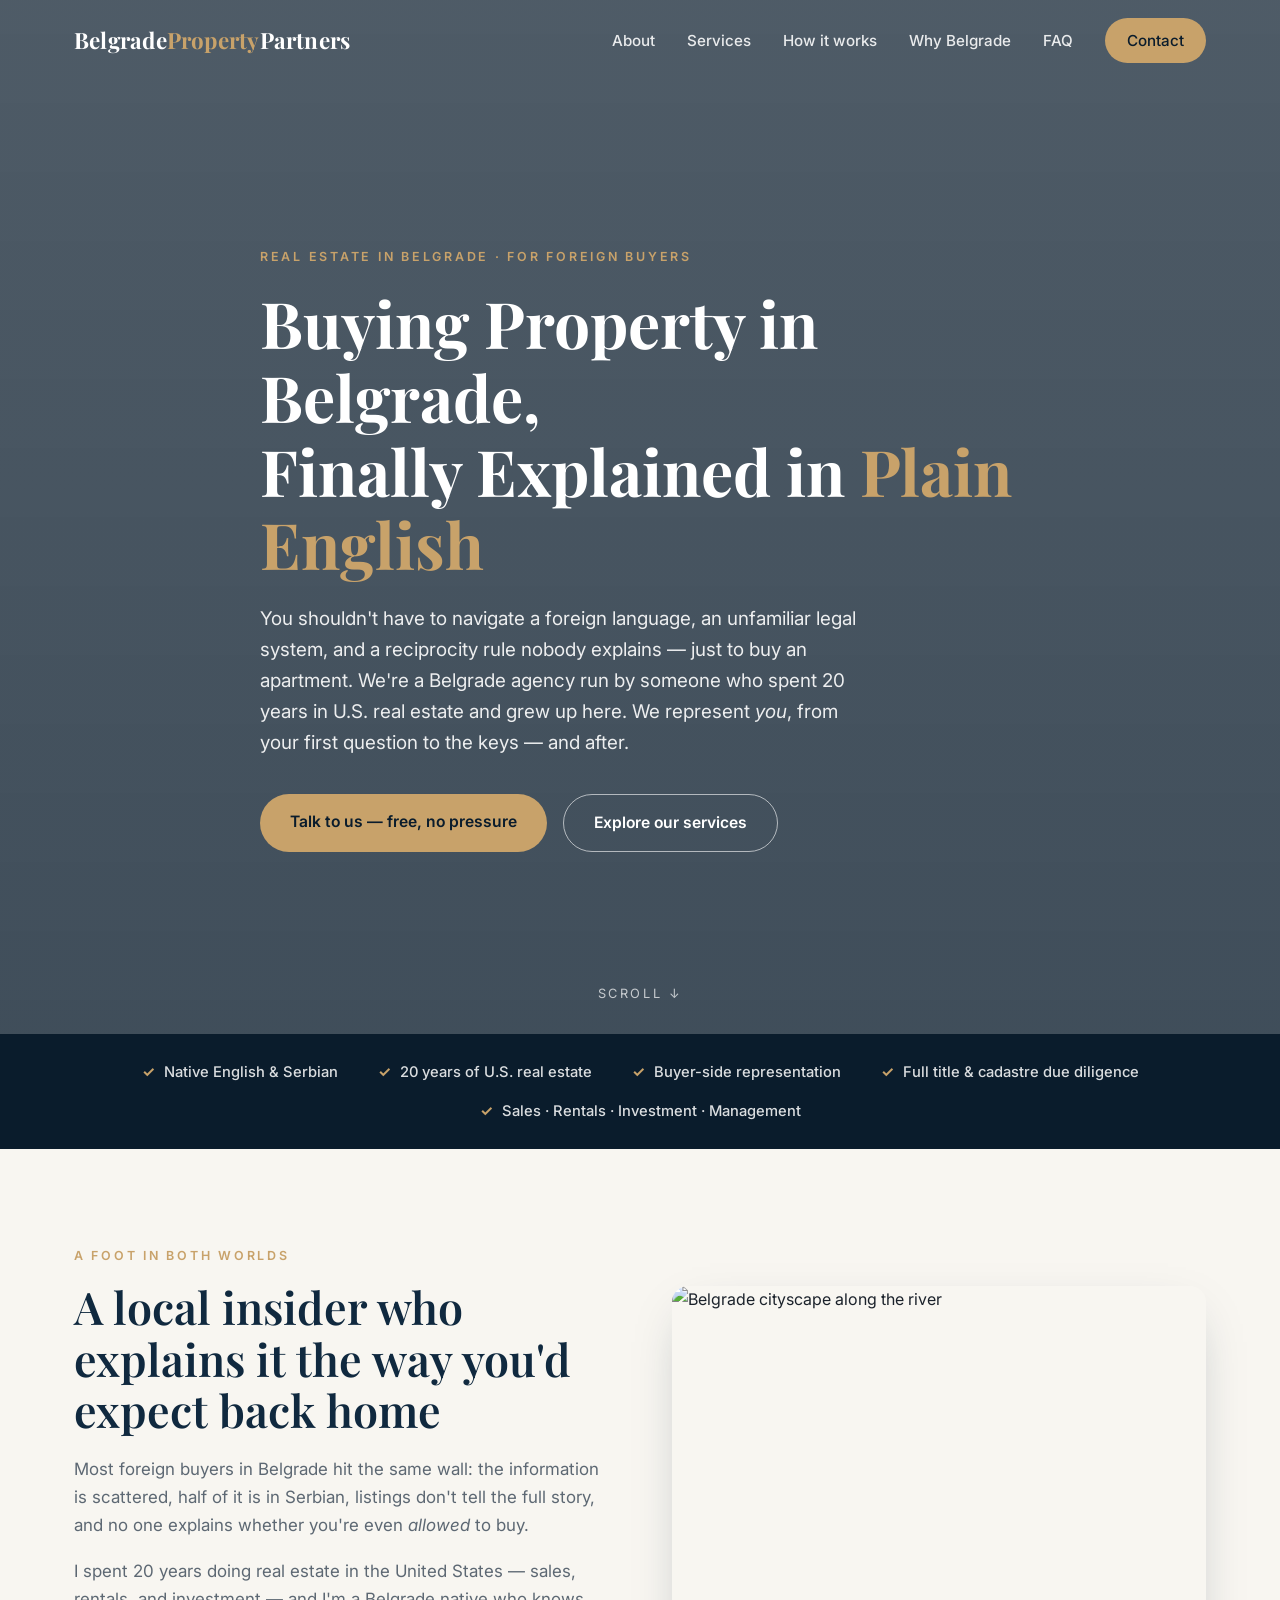
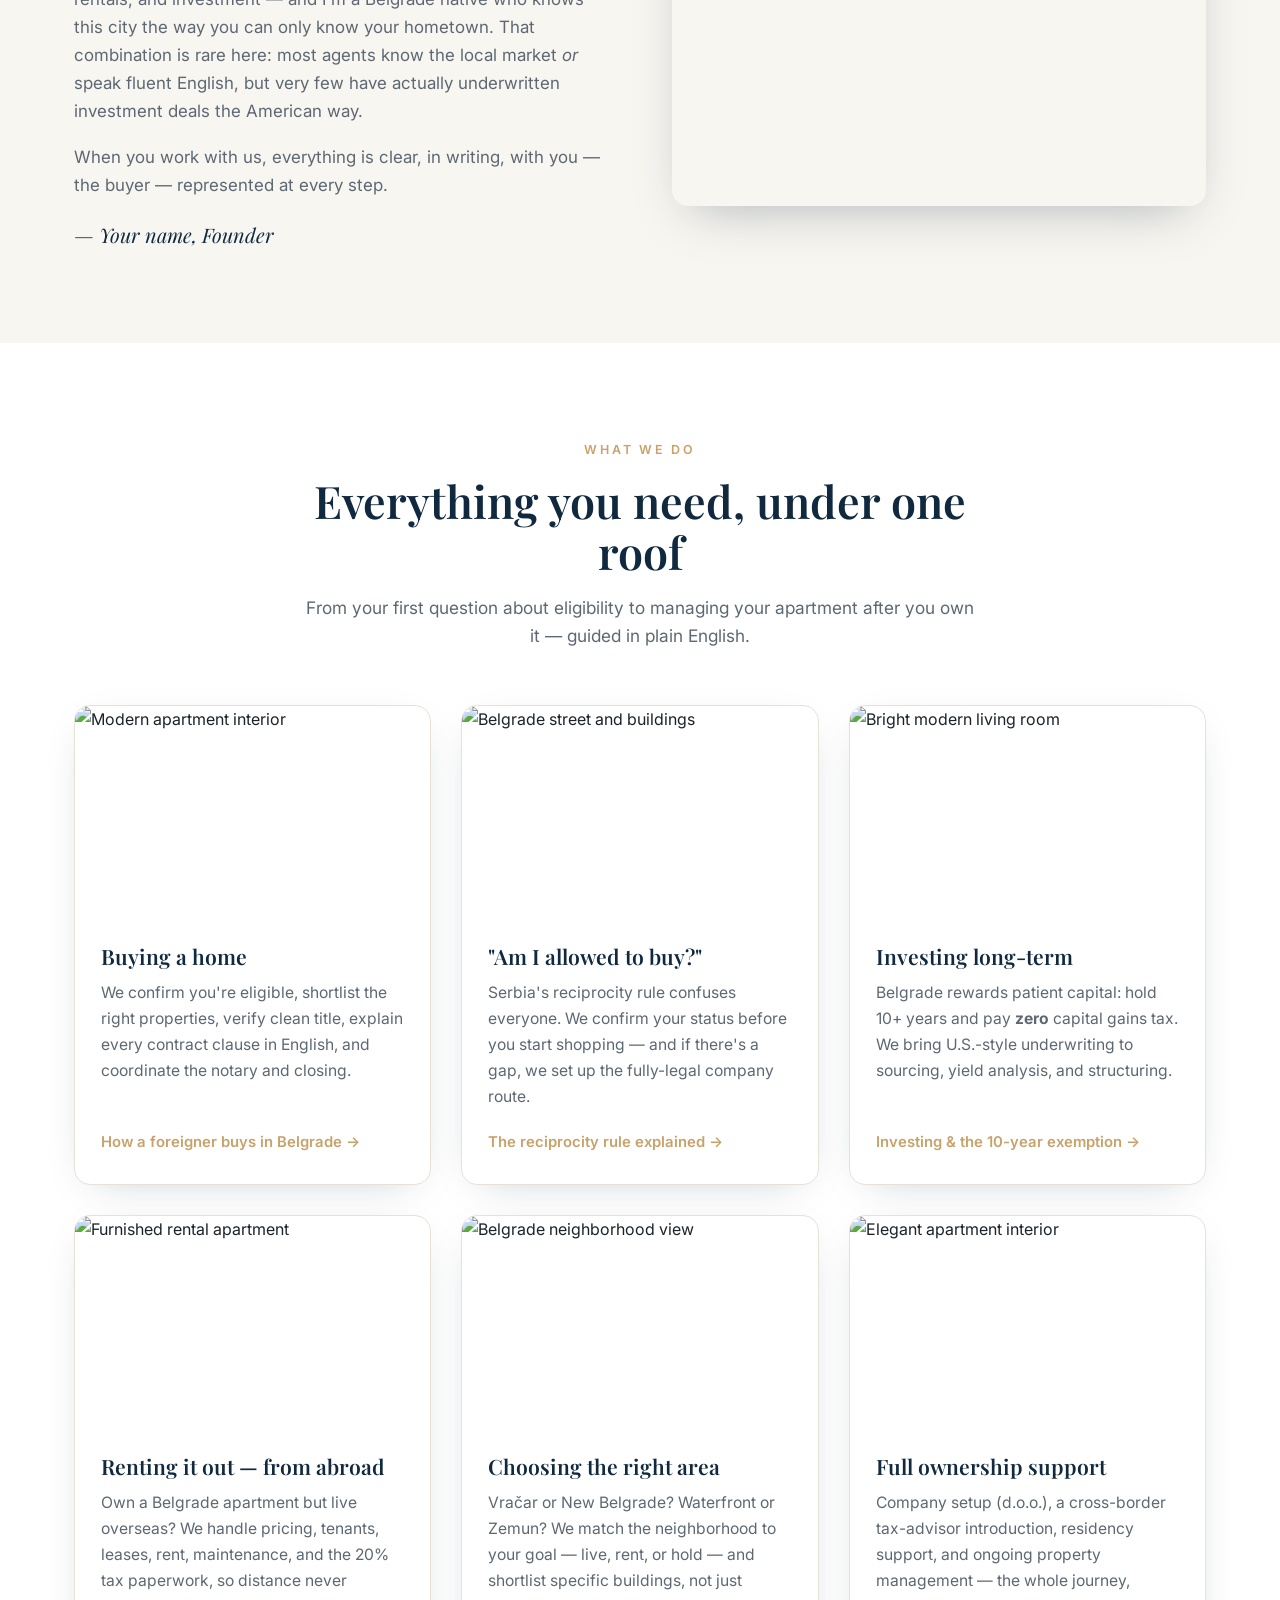
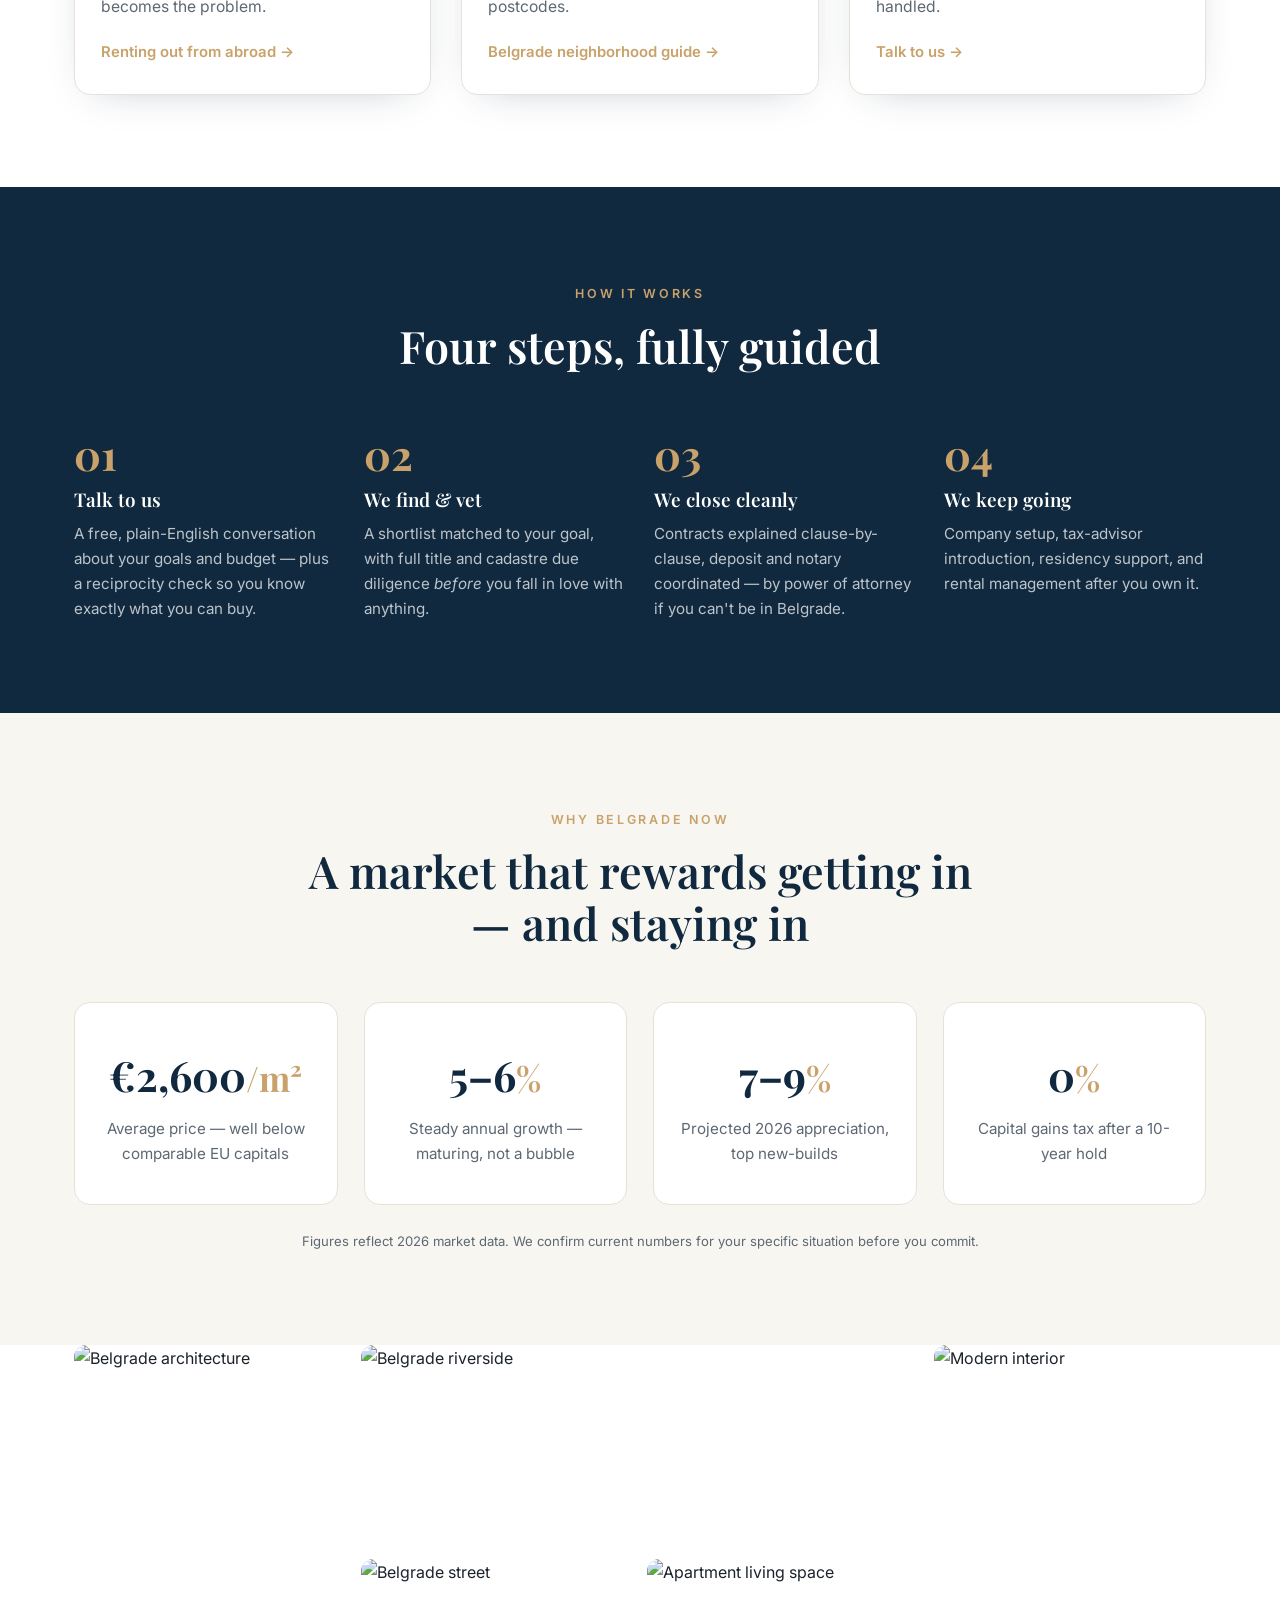
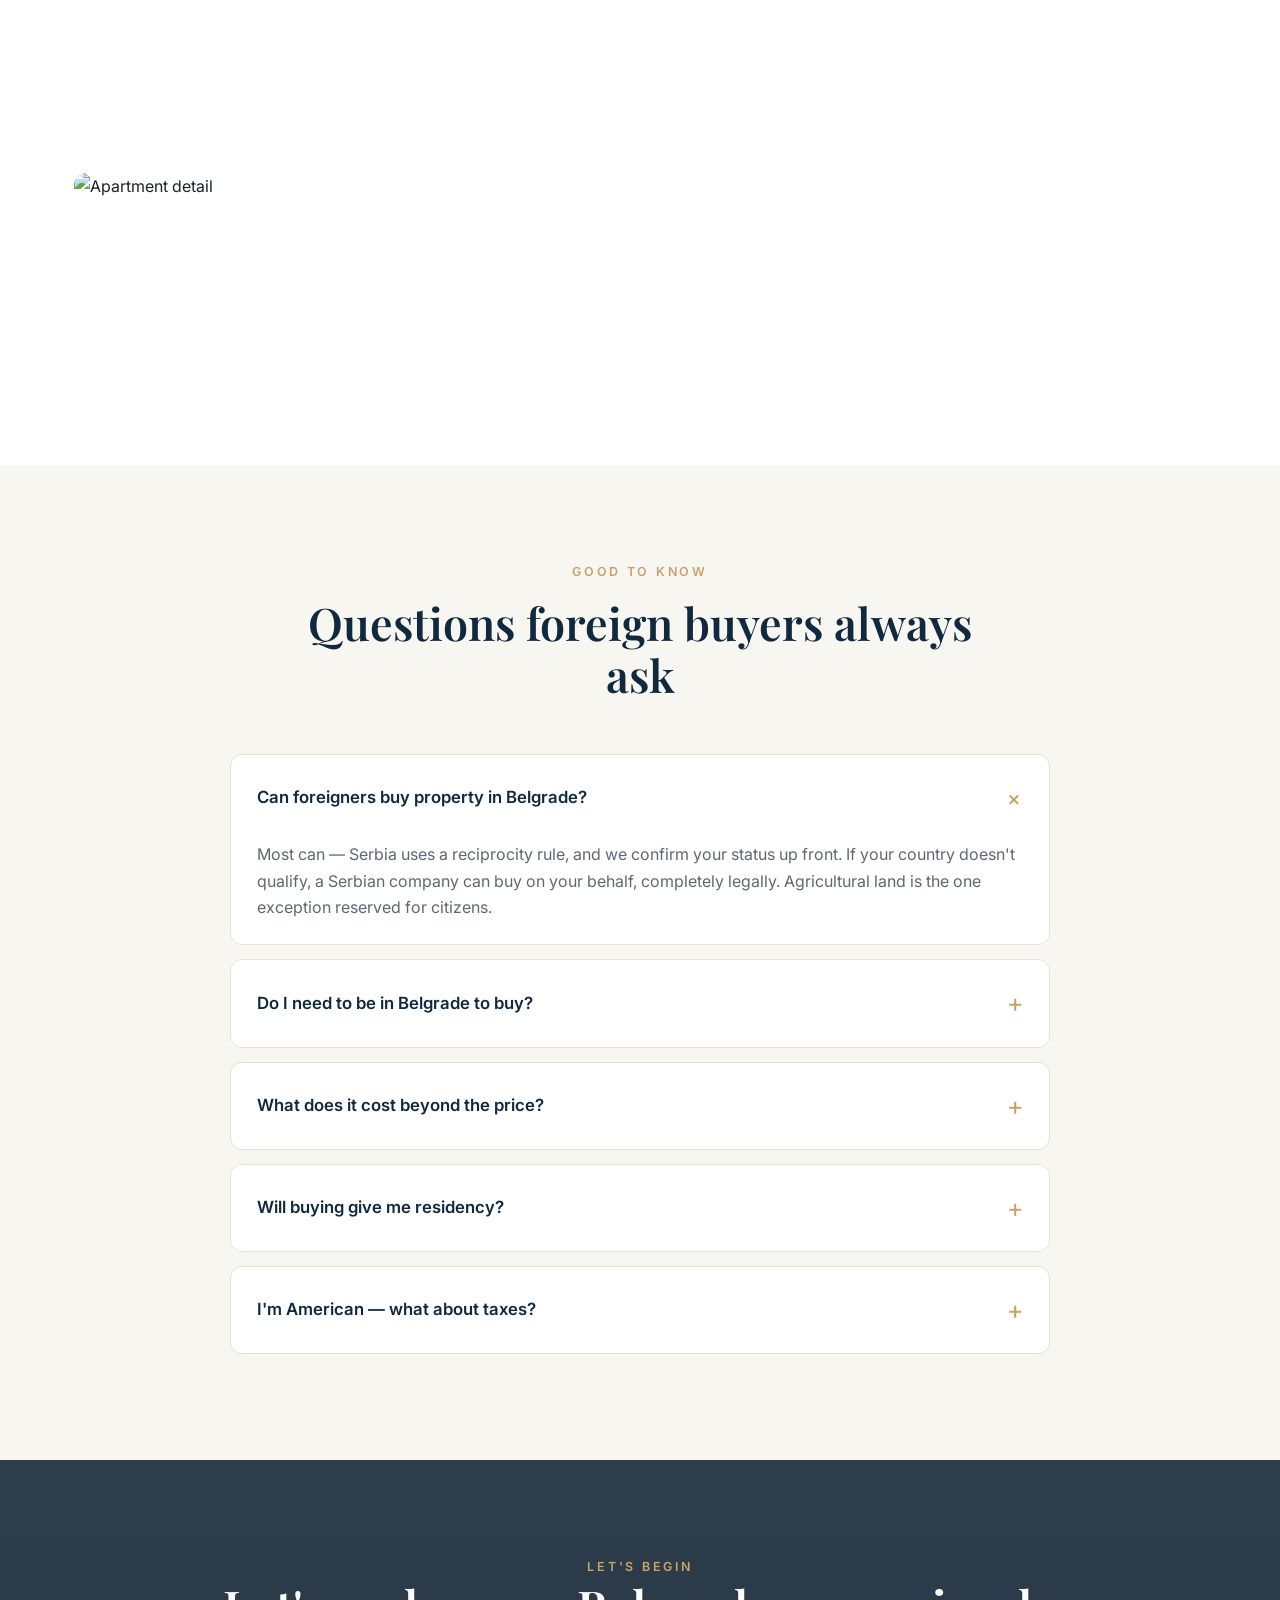
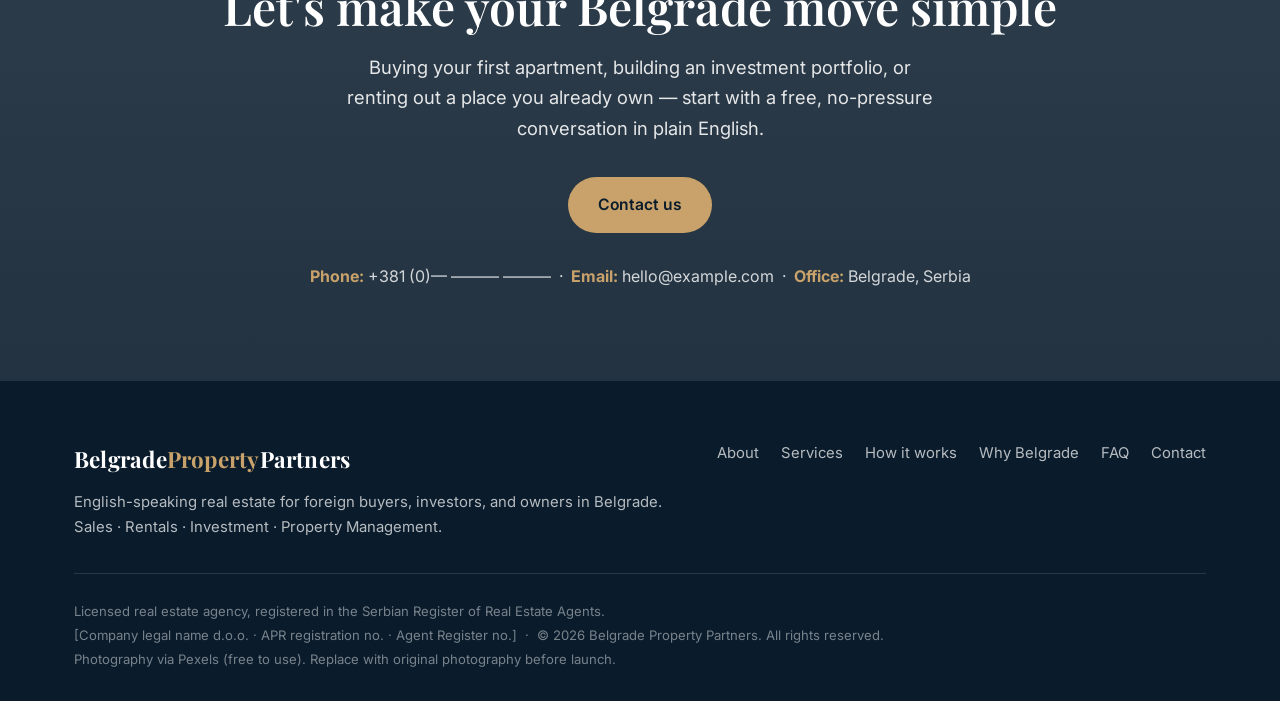
==== site/index.html @ 51df2242 "Add responsive HTML homepage with Belgrade & interior imagery Co-Authored-By: Claude Opus 4.8 <norep" ====
<!DOCTYPE html>
<html lang="en">
<head>
<meta charset="UTF-8">
<meta name="viewport" content="width=device-width, initial-scale=1.0">
<title>Belgrade Property Partners — English-Speaking Real Estate for Foreign Buyers</title>
<meta name="description" content="Buy, rent, and invest in Belgrade real estate with an English-speaking agent who spent 20 years in U.S. real estate. We guide foreign buyers through eligibility, title, closing, taxes, and management.">
<link rel="preconnect" href="https://fonts.googleapis.com">
<link rel="preconnect" href="https://fonts.gstatic.com" crossorigin>
<link href="https://fonts.googleapis.com/css2?family=Playfair+Display:wght@500;600;700&family=Inter:wght@400;500;600;700&display=swap" rel="stylesheet">
<style>
  :root{
    --navy:#10293f; --navy-deep:#0a1c2c; --gold:#c8a26a; --gold-light:#d9bd90;
    --cream:#f8f6f1; --ink:#1b222b; --muted:#5d6873; --line:#e7e2d8; --white:#fff;
    --shadow:0 18px 50px -20px rgba(16,41,63,.35);
    --radius:16px;
  }
  *{box-sizing:border-box;margin:0;padding:0}
  html{scroll-behavior:smooth}
  body{font-family:'Inter',system-ui,sans-serif;color:var(--ink);background:var(--white);line-height:1.65;-webkit-font-smoothing:antialiased}
  h1,h2,h3,.serif{font-family:'Playfair Display',Georgia,serif;line-height:1.15;font-weight:600}
  a{color:inherit;text-decoration:none}
  img{display:block;max-width:100%}
  .wrap{max-width:1180px;margin:0 auto;padding:0 24px}
  .accent{color:var(--gold)}
  .btn{display:inline-block;padding:15px 30px;border-radius:50px;font-weight:600;font-size:.98rem;transition:.25s;cursor:pointer;border:none}
  .btn-gold{background:var(--gold);color:var(--navy-deep)}
  .btn-gold:hover{background:var(--gold-light);transform:translateY(-2px);box-shadow:0 12px 28px -10px rgba(200,162,106,.7)}
  .btn-ghost{background:transparent;color:#fff;border:1.5px solid rgba(255,255,255,.6)}
  .btn-ghost:hover{background:rgba(255,255,255,.12);border-color:#fff}
  .btn-dark{background:var(--navy);color:#fff}
  .btn-dark:hover{background:var(--navy-deep);transform:translateY(-2px)}
  .eyebrow{text-transform:uppercase;letter-spacing:.22em;font-size:.78rem;font-weight:600;color:var(--gold)}
  section{padding:92px 0}

  /* NAV */
  header{position:fixed;top:0;left:0;right:0;z-index:50;transition:.3s;padding:18px 0}
  header.scrolled{background:rgba(10,28,44,.96);backdrop-filter:blur(8px);padding:12px 0;box-shadow:0 6px 24px -12px rgba(0,0,0,.5)}
  .nav{display:flex;align-items:center;justify-content:space-between}
  .logo{font-family:'Playfair Display',serif;font-size:1.4rem;font-weight:700;color:#fff;letter-spacing:.01em}
  .logo span{color:var(--gold)}
  .nav-links{display:flex;gap:32px;align-items:center}
  .nav-links a{color:rgba(255,255,255,.88);font-size:.95rem;font-weight:500;transition:.2s}
  .nav-links a:hover{color:var(--gold)}
  .nav-cta{padding:10px 22px;background:var(--gold);color:var(--navy-deep)!important;border-radius:50px;font-weight:600}
  .nav-cta:hover{background:var(--gold-light)}
  .menu-btn{display:none;background:none;border:none;color:#fff;font-size:1.6rem;cursor:pointer}

  /* HERO */
  .hero{position:relative;min-height:100vh;display:flex;align-items:center;color:#fff;
    background:linear-gradient(180deg,rgba(10,28,44,.72),rgba(10,28,44,.78)),
    url('https://images.pexels.com/photos/29263051/pexels-photo-29263051.jpeg?auto=compress&cs=tinysrgb&w=1800') center/cover fixed}
  .hero-inner{padding:150px 0 90px;max-width:760px}
  .hero h1{font-size:clamp(2.4rem,5.4vw,4rem);font-weight:700;margin:18px 0 22px}
  .hero p{font-size:1.18rem;color:rgba(255,255,255,.9);max-width:620px;margin-bottom:36px}
  .hero-btns{display:flex;gap:16px;flex-wrap:wrap}
  .scroll-hint{position:absolute;bottom:30px;left:50%;transform:translateX(-50%);color:rgba(255,255,255,.7);font-size:.8rem;letter-spacing:.2em;text-transform:uppercase}

  /* TRUST BAR */
  .trust{background:var(--navy-deep);color:#fff;padding:26px 0}
  .trust-grid{display:flex;flex-wrap:wrap;justify-content:center;gap:14px 40px;text-align:center}
  .trust-grid span{font-size:.92rem;font-weight:500;color:rgba(255,255,255,.85);display:flex;align-items:center;gap:9px}
  .trust-grid b{color:var(--gold);font-weight:700}

  /* GENERIC SECTION HEADER */
  .sec-head{max-width:680px;margin-bottom:54px}
  .sec-head.center{margin:0 auto 54px;text-align:center}
  .sec-head h2{font-size:clamp(2rem,4vw,2.8rem);margin:14px 0 16px;color:var(--navy)}
  .sec-head p{color:var(--muted);font-size:1.08rem}

  /* ABOUT split */
  .split{display:grid;grid-template-columns:1fr 1fr;gap:64px;align-items:center}
  .split img{border-radius:var(--radius);box-shadow:var(--shadow);width:100%;height:520px;object-fit:cover}
  .about{background:var(--cream)}
  .about h2{font-size:clamp(2rem,4vw,2.8rem);color:var(--navy);margin:14px 0 20px}
  .about p{color:var(--muted);margin-bottom:18px;font-size:1.06rem}
  .sig{font-family:'Playfair Display',serif;font-style:italic;font-size:1.25rem;color:var(--navy);margin-top:10px}

  /* SERVICES */
  .cards{display:grid;grid-template-columns:repeat(3,1fr);gap:30px}
  .card{background:#fff;border-radius:var(--radius);overflow:hidden;box-shadow:0 10px 40px -22px rgba(16,41,63,.35);border:1px solid var(--line);transition:.3s;display:flex;flex-direction:column}
  .card:hover{transform:translateY(-8px);box-shadow:var(--shadow)}
  .card-img{height:210px;overflow:hidden}
  .card-img img{width:100%;height:100%;object-fit:cover;transition:.5s}
  .card:hover .card-img img{transform:scale(1.07)}
  .card-body{padding:28px 26px 30px;display:flex;flex-direction:column;flex:1}
  .card h3{font-size:1.32rem;color:var(--navy);margin-bottom:12px}
  .card p{color:var(--muted);font-size:.98rem;margin-bottom:20px;flex:1}
  .card .link{color:var(--gold);font-weight:600;font-size:.93rem}
  .card .link:hover{text-decoration:underline}

  /* PROCESS */
  .process{background:var(--navy);color:#fff}
  .process .sec-head h2{color:#fff}
  .process .sec-head p{color:rgba(255,255,255,.75)}
  .steps{display:grid;grid-template-columns:repeat(4,1fr);gap:28px}
  .step{position:relative;padding-top:8px}
  .step-num{font-family:'Playfair Display',serif;font-size:2.6rem;color:var(--gold);font-weight:700;line-height:1;margin-bottom:14px}
  .step h3{font-size:1.18rem;margin-bottom:10px}
  .step p{color:rgba(255,255,255,.72);font-size:.95rem}

  /* STATS */
  .stats{background:var(--cream)}
  .stats-grid{display:grid;grid-template-columns:repeat(4,1fr);gap:26px;text-align:center}
  .stat{background:#fff;border-radius:var(--radius);padding:38px 20px;border:1px solid var(--line)}
  .stat .num{font-family:'Playfair Display',serif;font-size:2.6rem;font-weight:700;color:var(--navy)}
  .stat .num small{color:var(--gold)}
  .stat .lbl{color:var(--muted);font-size:.95rem;margin-top:6px}
  .stats .note{text-align:center;color:var(--muted);font-size:.82rem;margin-top:26px}

  /* GALLERY */
  .gallery-grid{display:grid;grid-template-columns:repeat(4,1fr);grid-auto-rows:200px;gap:14px}
  .gallery-grid figure{overflow:hidden;border-radius:12px;position:relative}
  .gallery-grid img{width:100%;height:100%;object-fit:cover;transition:.6s}
  .gallery-grid figure:hover img{transform:scale(1.08)}
  .gallery-grid .tall{grid-row:span 2}
  .gallery-grid .wide{grid-column:span 2}

  /* FAQ */
  .faq-wrap{max-width:820px;margin:0 auto}
  .faq{border:1px solid var(--line);border-radius:12px;margin-bottom:14px;overflow:hidden;background:#fff}
  .faq summary{padding:22px 26px;font-weight:600;color:var(--navy);cursor:pointer;list-style:none;display:flex;justify-content:space-between;align-items:center;font-size:1.05rem}
  .faq summary::-webkit-details-marker{display:none}
  .faq summary::after{content:'+';font-size:1.6rem;color:var(--gold);font-weight:400;transition:.2s}
  .faq[open] summary::after{transform:rotate(45deg)}
  .faq p{padding:0 26px 24px;color:var(--muted)}

  /* CTA */
  .cta{position:relative;color:#fff;text-align:center;
    background:linear-gradient(rgba(10,28,44,.85),rgba(10,28,44,.9)),
    url('https://images.pexels.com/photos/33324512/pexels-photo-33324512.jpeg?auto=compress&cs=tinysrgb&w=1800') center/cover fixed}
  .cta h2{font-size:clamp(2rem,4.5vw,3rem);margin-bottom:18px}
  .cta p{font-size:1.15rem;color:rgba(255,255,255,.88);max-width:600px;margin:0 auto 34px}
  .contact-line{margin-top:30px;color:rgba(255,255,255,.8);font-size:1rem}
  .contact-line b{color:var(--gold)}

  /* FOOTER */
  footer{background:var(--navy-deep);color:rgba(255,255,255,.7);padding:60px 0 30px;font-size:.93rem}
  .foot-top{display:flex;justify-content:space-between;flex-wrap:wrap;gap:30px;border-bottom:1px solid rgba(255,255,255,.12);padding-bottom:34px;margin-bottom:26px}
  .foot-top .logo{margin-bottom:12px}
  .foot-links{display:flex;flex-wrap:wrap;gap:10px 22px}
  .foot-links a:hover{color:var(--gold)}
  .foot-legal{font-size:.82rem;color:rgba(255,255,255,.45);line-height:1.8}

  @media(max-width:900px){
    .split,.cards,.steps,.stats-grid{grid-template-columns:1fr}
    .split{gap:34px}
    .split img{height:340px}
    .cards{gap:24px}
    .steps,.stats-grid{gap:20px}
    .gallery-grid{grid-template-columns:1fr 1fr;grid-auto-rows:160px}
    .nav-links{position:fixed;inset:0 0 0 30%;flex-direction:column;justify-content:center;background:var(--navy-deep);transform:translateX(100%);transition:.3s;gap:26px}
    .nav-links.open{transform:translateX(0)}
    .menu-btn{display:block;z-index:60}
    .hero{background-attachment:scroll}.cta{background-attachment:scroll}
    section{padding:64px 0}
  }
</style>
</head>
<body>

<!-- NAV -->
<header id="hdr">
  <div class="wrap nav">
    <a href="#" class="logo">Belgrade<span>Property</span>Partners</a>
    <nav class="nav-links" id="navlinks">
      <a href="#about">About</a>
      <a href="#services">Services</a>
      <a href="#process">How it works</a>
      <a href="#why">Why Belgrade</a>
      <a href="#faq">FAQ</a>
      <a href="#contact" class="nav-cta">Contact</a>
    </nav>
    <button class="menu-btn" id="menuBtn" aria-label="Menu">&#9776;</button>
  </div>
</header>

<!-- HERO -->
<section class="hero">
  <div class="wrap hero-inner">
    <span class="eyebrow">Real estate in Belgrade · for foreign buyers</span>
    <h1>Buying Property in Belgrade,<br>Finally Explained in <span class="accent">Plain English</span></h1>
    <p>You shouldn't have to navigate a foreign language, an unfamiliar legal system, and a reciprocity rule nobody explains — just to buy an apartment. We're a Belgrade agency run by someone who spent 20 years in U.S. real estate and grew up here. We represent <em>you</em>, from your first question to the keys — and after.</p>
    <div class="hero-btns">
      <a href="#contact" class="btn btn-gold">Talk to us — free, no pressure</a>
      <a href="#services" class="btn btn-ghost">Explore our services</a>
    </div>
  </div>
  <div class="scroll-hint">Scroll ↓</div>
</section>

<!-- TRUST BAR -->
<div class="trust">
  <div class="wrap trust-grid">
    <span><b>✓</b> Native English &amp; Serbian</span>
    <span><b>✓</b> 20 years of U.S. real estate</span>
    <span><b>✓</b> Buyer-side representation</span>
    <span><b>✓</b> Full title &amp; cadastre due diligence</span>
    <span><b>✓</b> Sales · Rentals · Investment · Management</span>
  </div>
</div>

<!-- ABOUT -->
<section class="about" id="about">
  <div class="wrap split">
    <div>
      <span class="eyebrow">A foot in both worlds</span>
      <h2>A local insider who explains it the way you'd expect back home</h2>
      <p>Most foreign buyers in Belgrade hit the same wall: the information is scattered, half of it is in Serbian, listings don't tell the full story, and no one explains whether you're even <em>allowed</em> to buy.</p>
      <p>I spent 20 years doing real estate in the United States — sales, rentals, and investment — and I'm a Belgrade native who knows this city the way you can only know your hometown. That combination is rare here: most agents know the local market <em>or</em> speak fluent English, but very few have actually underwritten investment deals the American way.</p>
      <p>When you work with us, everything is clear, in writing, with you — the buyer — represented at every step.</p>
      <div class="sig">— Your name, Founder</div>
    </div>
    <img src="https://images.pexels.com/photos/19136197/pexels-photo-19136197.jpeg?auto=compress&cs=tinysrgb&w=1000" alt="Belgrade cityscape along the river">
  </div>
</section>

<!-- SERVICES -->
<section id="services">
  <div class="wrap">
    <div class="sec-head center">
      <span class="eyebrow">What we do</span>
      <h2>Everything you need, under one roof</h2>
      <p>From your first question about eligibility to managing your apartment after you own it — guided in plain English.</p>
    </div>
    <div class="cards">
      <article class="card">
        <div class="card-img"><img src="https://images.pexels.com/photos/8082227/pexels-photo-8082227.jpeg?auto=compress&cs=tinysrgb&w=800" alt="Modern apartment interior"></div>
        <div class="card-body">
          <h3>Buying a home</h3>
          <p>We confirm you're eligible, shortlist the right properties, verify clean title, explain every contract clause in English, and coordinate the notary and closing.</p>
          <a class="link" href="#contact">How a foreigner buys in Belgrade →</a>
        </div>
      </article>
      <article class="card">
        <div class="card-img"><img src="https://images.pexels.com/photos/34432784/pexels-photo-34432784.jpeg?auto=compress&cs=tinysrgb&w=800" alt="Belgrade street and buildings"></div>
        <div class="card-body">
          <h3>"Am I allowed to buy?"</h3>
          <p>Serbia's reciprocity rule confuses everyone. We confirm your status before you start shopping — and if there's a gap, we set up the fully-legal company route.</p>
          <a class="link" href="#contact">The reciprocity rule explained →</a>
        </div>
      </article>
      <article class="card">
        <div class="card-img"><img src="https://images.pexels.com/photos/6207816/pexels-photo-6207816.jpeg?auto=compress&cs=tinysrgb&w=800" alt="Bright modern living room"></div>
        <div class="card-body">
          <h3>Investing long-term</h3>
          <p>Belgrade rewards patient capital: hold 10+ years and pay <b>zero</b> capital gains tax. We bring U.S.-style underwriting to sourcing, yield analysis, and structuring.</p>
          <a class="link" href="#contact">Investing &amp; the 10-year exemption →</a>
        </div>
      </article>
      <article class="card">
        <div class="card-img"><img src="https://images.pexels.com/photos/8135492/pexels-photo-8135492.jpeg?auto=compress&cs=tinysrgb&w=800" alt="Furnished rental apartment"></div>
        <div class="card-body">
          <h3>Renting it out — from abroad</h3>
          <p>Own a Belgrade apartment but live overseas? We handle pricing, tenants, leases, rent, maintenance, and the 20% tax paperwork, so distance never becomes the problem.</p>
          <a class="link" href="#contact">Renting out from abroad →</a>
        </div>
      </article>
      <article class="card">
        <div class="card-img"><img src="https://images.pexels.com/photos/17853059/pexels-photo-17853059.jpeg?auto=compress&cs=tinysrgb&w=800" alt="Belgrade neighborhood view"></div>
        <div class="card-body">
          <h3>Choosing the right area</h3>
          <p>Vračar or New Belgrade? Waterfront or Zemun? We match the neighborhood to your goal — live, rent, or hold — and shortlist specific buildings, not just postcodes.</p>
          <a class="link" href="#contact">Belgrade neighborhood guide →</a>
        </div>
      </article>
      <article class="card">
        <div class="card-img"><img src="https://images.pexels.com/photos/6585598/pexels-photo-6585598.jpeg?auto=compress&cs=tinysrgb&w=800" alt="Elegant apartment interior"></div>
        <div class="card-body">
          <h3>Full ownership support</h3>
          <p>Company setup (d.o.o.), a cross-border tax-advisor introduction, residency support, and ongoing property management — the whole journey, handled.</p>
          <a class="link" href="#contact">Talk to us →</a>
        </div>
      </article>
    </div>
  </div>
</section>

<!-- PROCESS -->
<section class="process" id="process">
  <div class="wrap">
    <div class="sec-head center">
      <span class="eyebrow">How it works</span>
      <h2>Four steps, fully guided</h2>
    </div>
    <div class="steps">
      <div class="step">
        <div class="step-num">01</div>
        <h3>Talk to us</h3>
        <p>A free, plain-English conversation about your goals and budget — plus a reciprocity check so you know exactly what you can buy.</p>
      </div>
      <div class="step">
        <div class="step-num">02</div>
        <h3>We find &amp; vet</h3>
        <p>A shortlist matched to your goal, with full title and cadastre due diligence <em>before</em> you fall in love with anything.</p>
      </div>
      <div class="step">
        <div class="step-num">03</div>
        <h3>We close cleanly</h3>
        <p>Contracts explained clause-by-clause, deposit and notary coordinated — by power of attorney if you can't be in Belgrade.</p>
      </div>
      <div class="step">
        <div class="step-num">04</div>
        <h3>We keep going</h3>
        <p>Company setup, tax-advisor introduction, residency support, and rental management after you own it.</p>
      </div>
    </div>
  </div>
</section>

<!-- STATS / WHY BELGRADE -->
<section class="stats" id="why">
  <div class="wrap">
    <div class="sec-head center">
      <span class="eyebrow">Why Belgrade now</span>
      <h2>A market that rewards getting in — and staying in</h2>
    </div>
    <div class="stats-grid">
      <div class="stat"><div class="num">€2,600<small>/m²</small></div><div class="lbl">Average price — well below comparable EU capitals</div></div>
      <div class="stat"><div class="num">5–6<small>%</small></div><div class="lbl">Steady annual growth — maturing, not a bubble</div></div>
      <div class="stat"><div class="num">7–9<small>%</small></div><div class="lbl">Projected 2026 appreciation, top new-builds</div></div>
      <div class="stat"><div class="num">0<small>%</small></div><div class="lbl">Capital gains tax after a 10-year hold</div></div>
    </div>
    <p class="note">Figures reflect 2026 market data. We confirm current numbers for your specific situation before you commit.</p>
  </div>
</section>

<!-- GALLERY -->
<section style="padding-top:0">
  <div class="wrap">
    <div class="gallery-grid">
      <figure class="tall"><img src="https://images.pexels.com/photos/34432817/pexels-photo-34432817.jpeg?auto=compress&cs=tinysrgb&w=800" alt="Belgrade architecture"></figure>
      <figure class="wide"><img src="https://images.pexels.com/photos/37115165/pexels-photo-37115165.jpeg?auto=compress&cs=tinysrgb&w=1200" alt="Belgrade riverside"></figure>
      <figure><img src="https://images.pexels.com/photos/8135496/pexels-photo-8135496.jpeg?auto=compress&cs=tinysrgb&w=800" alt="Modern interior"></figure>
      <figure><img src="https://images.pexels.com/photos/34432787/pexels-photo-34432787.jpeg?auto=compress&cs=tinysrgb&w=800" alt="Belgrade street"></figure>
      <figure class="wide"><img src="https://images.pexels.com/photos/7546314/pexels-photo-7546314.jpeg?auto=compress&cs=tinysrgb&w=1200" alt="Apartment living space"></figure>
      <figure><img src="https://images.pexels.com/photos/7722168/pexels-photo-7722168.jpeg?auto=compress&cs=tinysrgb&w=800" alt="Apartment detail"></figure>
    </div>
  </div>
</section>

<!-- FAQ -->
<section id="faq" style="background:var(--cream)">
  <div class="wrap">
    <div class="sec-head center">
      <span class="eyebrow">Good to know</span>
      <h2>Questions foreign buyers always ask</h2>
    </div>
    <div class="faq-wrap">
      <details class="faq" open>
        <summary>Can foreigners buy property in Belgrade?</summary>
        <p>Most can — Serbia uses a reciprocity rule, and we confirm your status up front. If your country doesn't qualify, a Serbian company can buy on your behalf, completely legally. Agricultural land is the one exception reserved for citizens.</p>
      </details>
      <details class="faq">
        <summary>Do I need to be in Belgrade to buy?</summary>
        <p>No. You can buy by power of attorney, and many of our clients close the entire purchase from abroad.</p>
      </details>
      <details class="faq">
        <summary>What does it cost beyond the price?</summary>
        <p>Typically a 2.5% transfer tax on resale (VAT on new-builds), roughly 0.4% annual property tax, and our commission at standard market rate. We lay out every cost before you commit.</p>
      </details>
      <details class="faq">
        <summary>Will buying give me residency?</summary>
        <p>Not automatically, but property ownership supports a temporary-residence application — and we can help you with that process.</p>
      </details>
      <details class="faq">
        <summary>I'm American — what about taxes?</summary>
        <p>There's no U.S.–Serbia income-tax treaty, so we introduce you to a cross-border tax advisor to keep both sides clean and avoid double taxation.</p>
      </details>
    </div>
  </div>
</section>

<!-- CTA -->
<section class="cta" id="contact">
  <div class="wrap">
    <span class="eyebrow">Let's begin</span>
    <h2>Let's make your Belgrade move simple</h2>
    <p>Buying your first apartment, building an investment portfolio, or renting out a place you already own — start with a free, no-pressure conversation in plain English.</p>
    <a href="mailto:hello@example.com" class="btn btn-gold">Contact us</a>
    <div class="contact-line"><b>Phone:</b> +381 (0)— ——— ——— &nbsp;·&nbsp; <b>Email:</b> hello@example.com &nbsp;·&nbsp; <b>Office:</b> Belgrade, Serbia</div>
  </div>
</section>

<!-- FOOTER -->
<footer>
  <div class="wrap">
    <div class="foot-top">
      <div>
        <div class="logo">Belgrade<span>Property</span>Partners</div>
        English-speaking real estate for foreign buyers, investors, and owners in Belgrade.<br>
        Sales · Rentals · Investment · Property Management.
      </div>
      <div class="foot-links">
        <a href="#about">About</a>
        <a href="#services">Services</a>
        <a href="#process">How it works</a>
        <a href="#why">Why Belgrade</a>
        <a href="#faq">FAQ</a>
        <a href="#contact">Contact</a>
      </div>
    </div>
    <div class="foot-legal">
      Licensed real estate agency, registered in the Serbian Register of Real Estate Agents.<br>
      [Company legal name d.o.o. · APR registration no. · Agent Register no.] &nbsp;·&nbsp; © 2026 Belgrade Property Partners. All rights reserved.<br>
      Photography via Pexels (free to use). Replace with original photography before launch.
    </div>
  </div>
</footer>

<script>
  // sticky nav style on scroll
  const hdr=document.getElementById('hdr');
  const onScroll=()=>hdr.classList.toggle('scrolled',window.scrollY>40);
  onScroll();window.addEventListener('scroll',onScroll);
  // mobile menu
  const btn=document.getElementById('menuBtn'),links=document.getElementById('navlinks');
  btn.addEventListener('click',()=>links.classList.toggle('open'));
  links.querySelectorAll('a').forEach(a=>a.addEventListener('click',()=>links.classList.remove('open')));
</script>
</body>
</html>
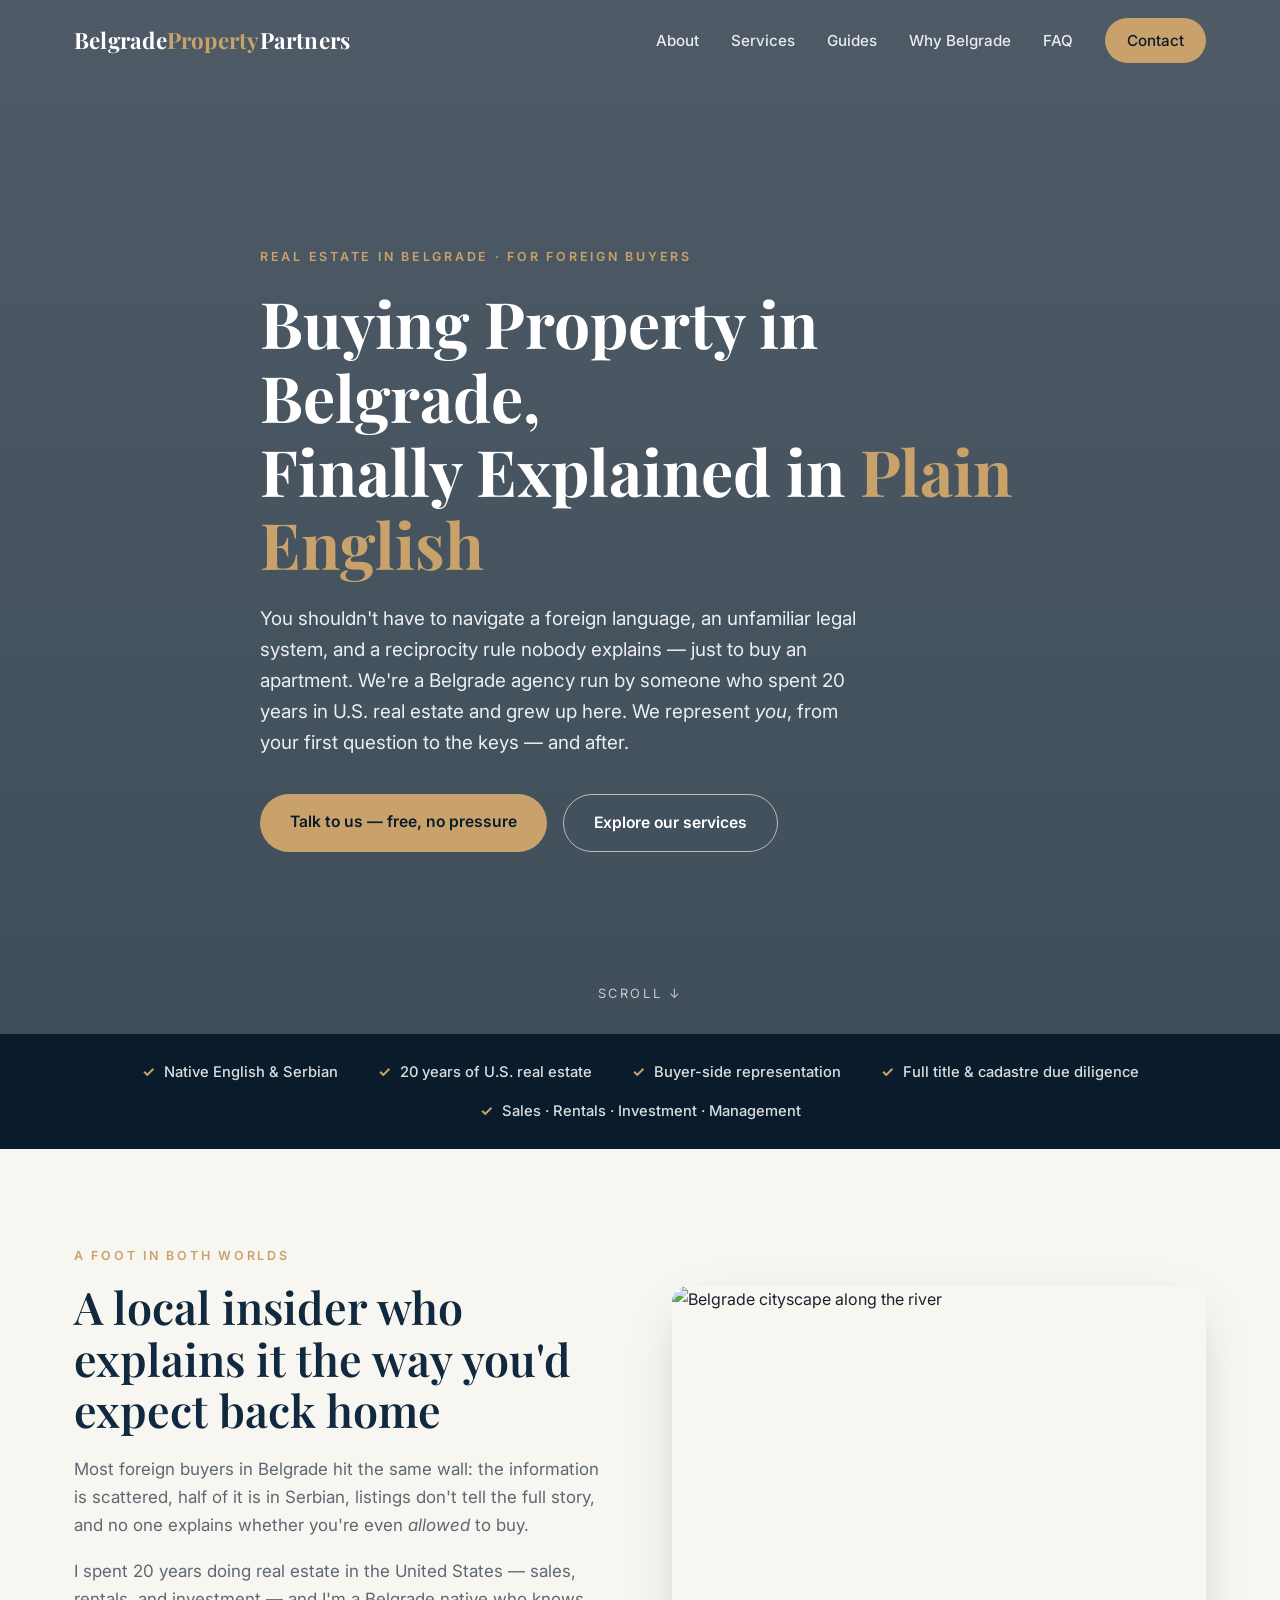
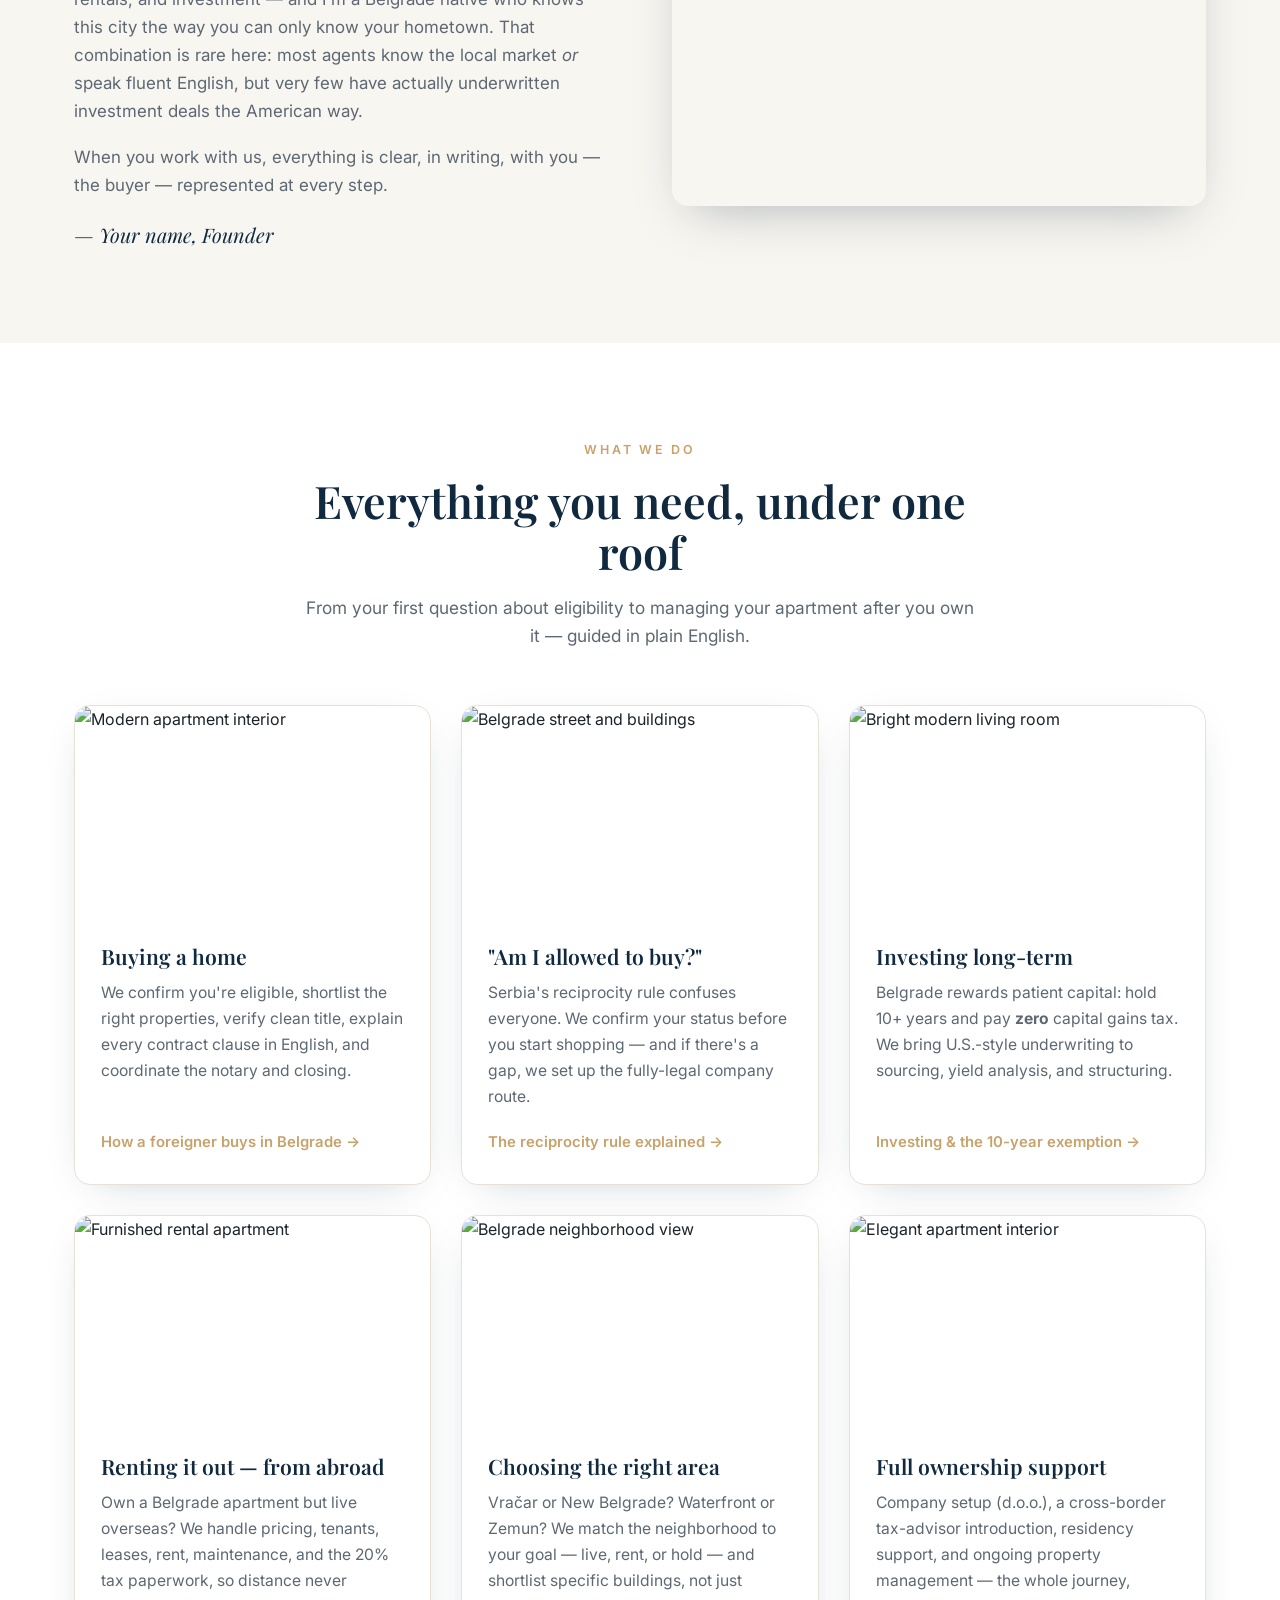
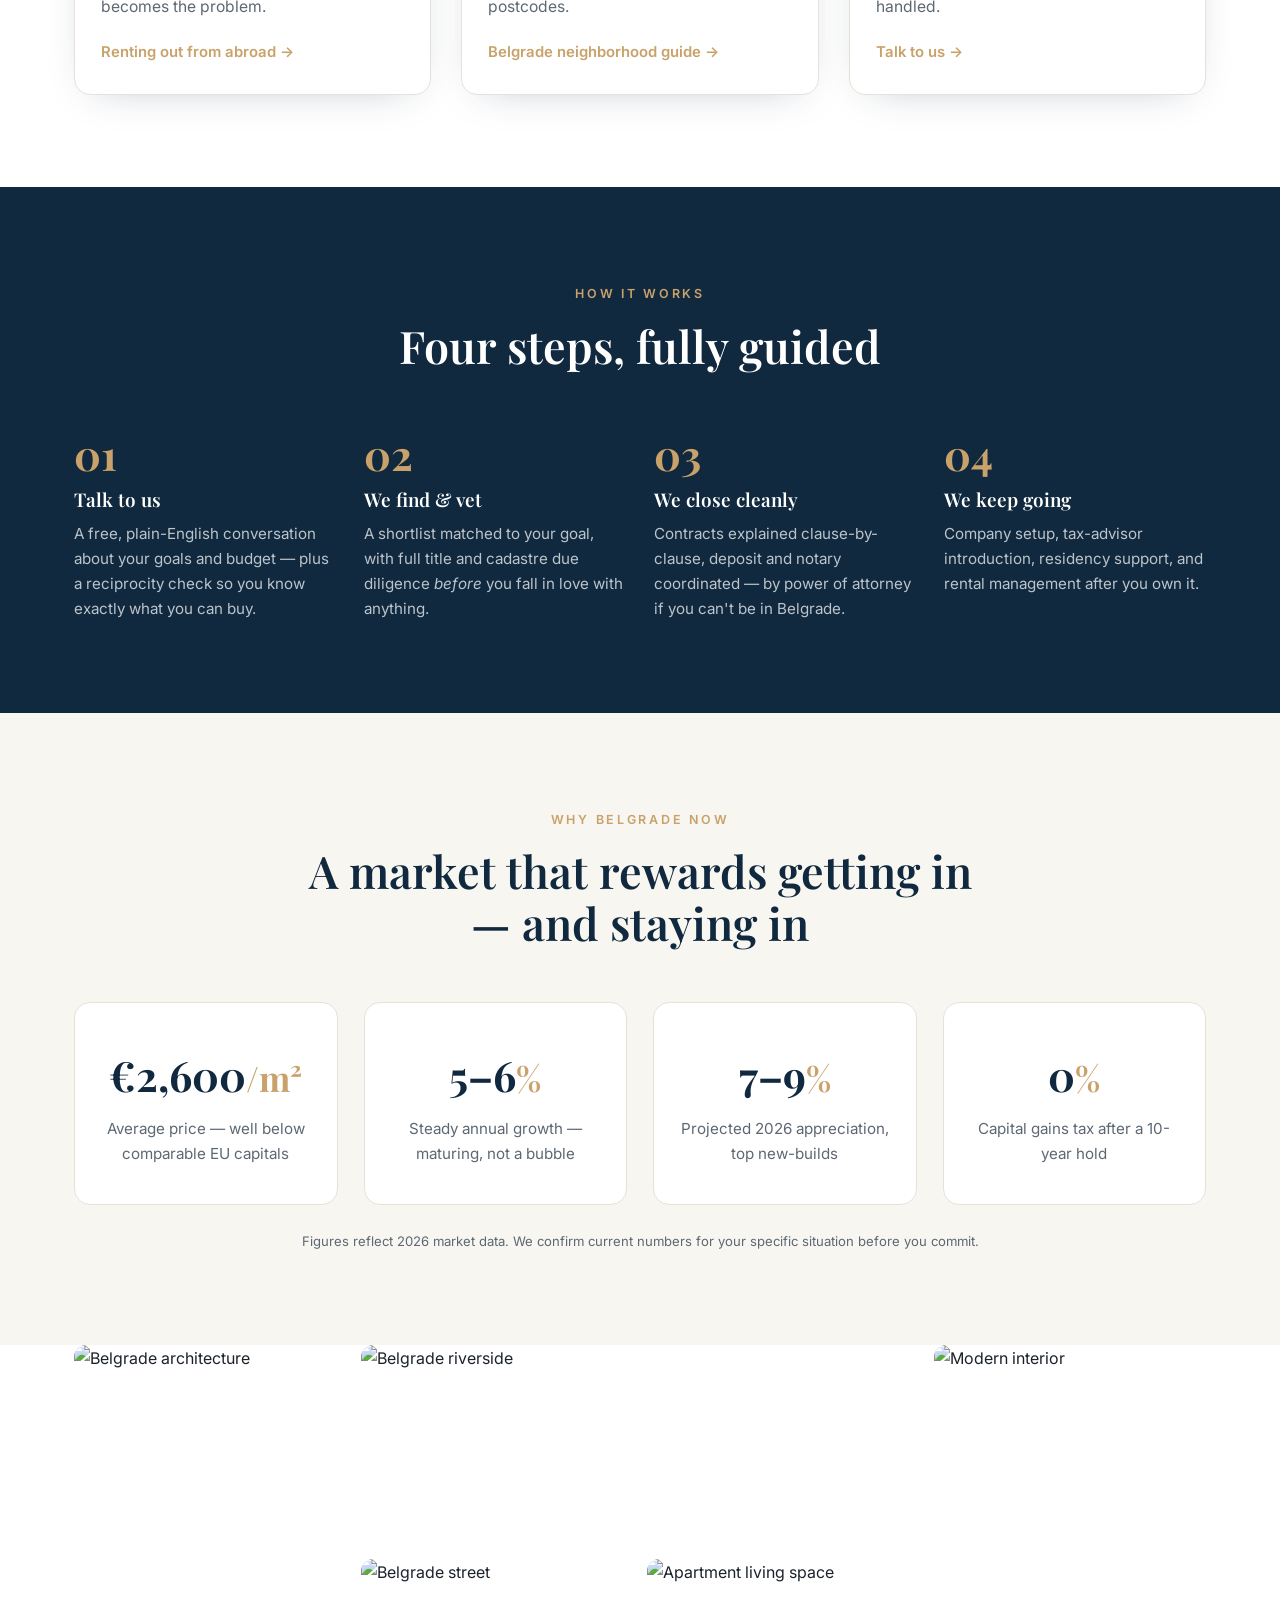
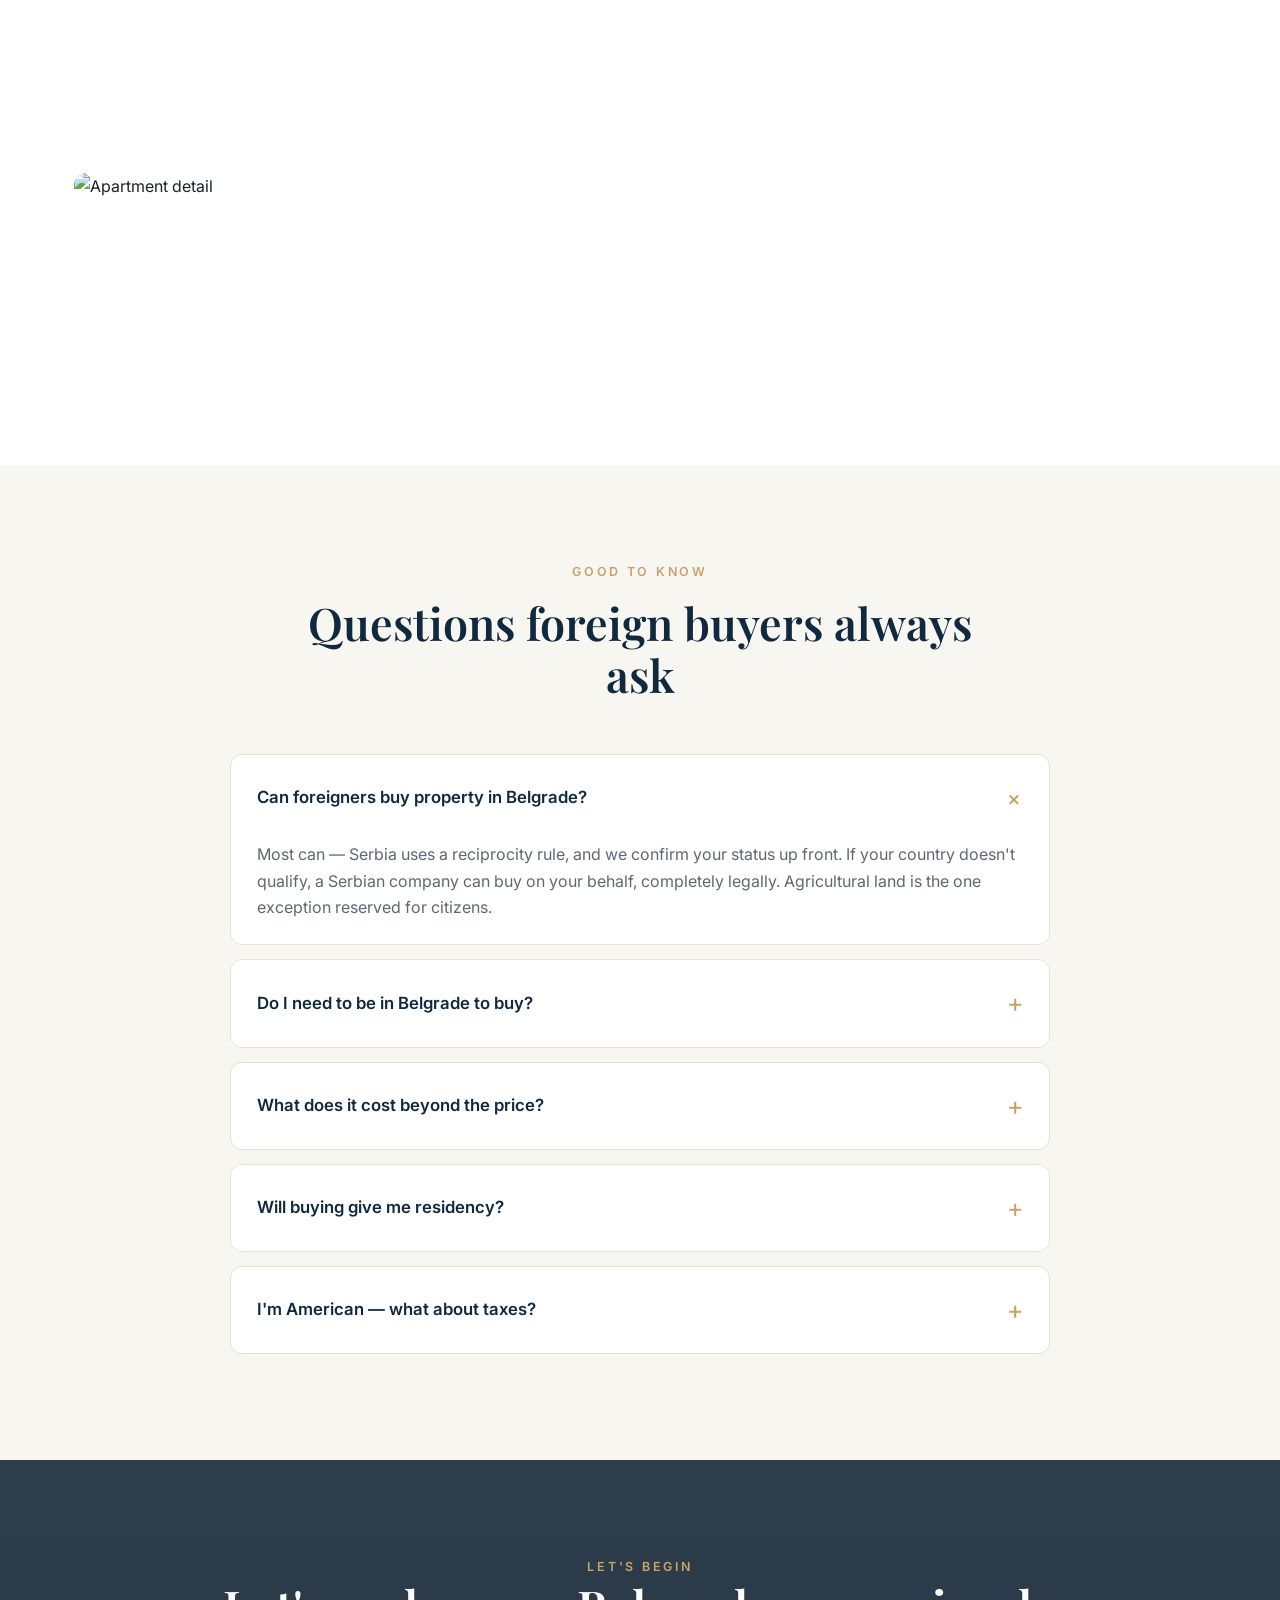
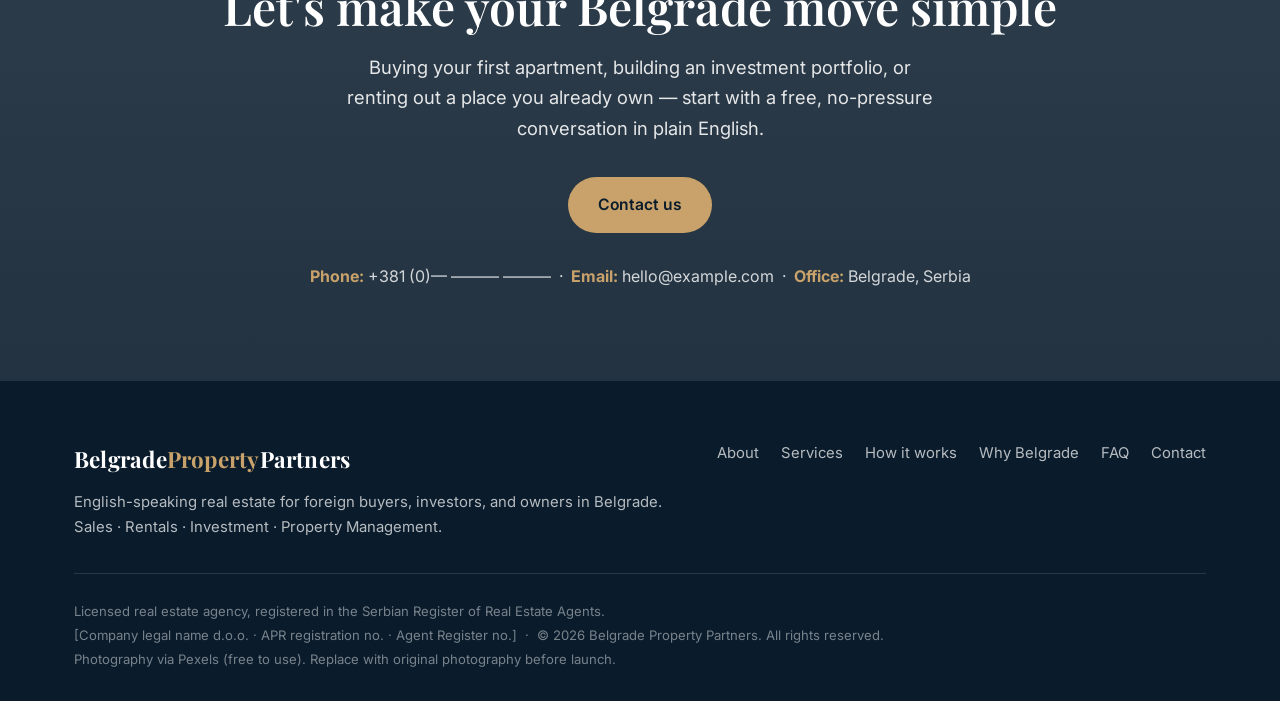
==== commit 835fe740: "Build HTML pages for all six guides with images and SVG illustrations - Shared stylesheet (assets/st" ====
--- a/site/index.html
+++ b/site/index.html
@@ -166,7 +166,7 @@
     <nav class="nav-links" id="navlinks">
       <a href="#about">About</a>
       <a href="#services">Services</a>
-      <a href="#process">How it works</a>
+      <a href="guides.html">Guides</a>
       <a href="#why">Why Belgrade</a>
       <a href="#faq">FAQ</a>
       <a href="#contact" class="nav-cta">Contact</a>
@@ -229,7 +229,7 @@
         <div class="card-body">
           <h3>Buying a home</h3>
           <p>We confirm you're eligible, shortlist the right properties, verify clean title, explain every contract clause in English, and coordinate the notary and closing.</p>
-          <a class="link" href="#contact">How a foreigner buys in Belgrade →</a>
+          <a class="link" href="buying.html">How a foreigner buys in Belgrade →</a>
         </div>
       </article>
       <article class="card">
@@ -237,7 +237,7 @@
         <div class="card-body">
           <h3>"Am I allowed to buy?"</h3>
           <p>Serbia's reciprocity rule confuses everyone. We confirm your status before you start shopping — and if there's a gap, we set up the fully-legal company route.</p>
-          <a class="link" href="#contact">The reciprocity rule explained →</a>
+          <a class="link" href="reciprocity.html">The reciprocity rule explained →</a>
         </div>
       </article>
       <article class="card">
@@ -245,7 +245,7 @@
         <div class="card-body">
           <h3>Investing long-term</h3>
           <p>Belgrade rewards patient capital: hold 10+ years and pay <b>zero</b> capital gains tax. We bring U.S.-style underwriting to sourcing, yield analysis, and structuring.</p>
-          <a class="link" href="#contact">Investing &amp; the 10-year exemption →</a>
+          <a class="link" href="investing.html">Investing &amp; the 10-year exemption →</a>
         </div>
       </article>
       <article class="card">
@@ -253,7 +253,7 @@
         <div class="card-body">
           <h3>Renting it out — from abroad</h3>
           <p>Own a Belgrade apartment but live overseas? We handle pricing, tenants, leases, rent, maintenance, and the 20% tax paperwork, so distance never becomes the problem.</p>
-          <a class="link" href="#contact">Renting out from abroad →</a>
+          <a class="link" href="renting.html">Renting out from abroad →</a>
         </div>
       </article>
       <article class="card">
@@ -261,7 +261,7 @@
         <div class="card-body">
           <h3>Choosing the right area</h3>
           <p>Vračar or New Belgrade? Waterfront or Zemun? We match the neighborhood to your goal — live, rent, or hold — and shortlist specific buildings, not just postcodes.</p>
-          <a class="link" href="#contact">Belgrade neighborhood guide →</a>
+          <a class="link" href="neighborhoods.html">Belgrade neighborhood guide →</a>
         </div>
       </article>
       <article class="card">
@@ -365,7 +365,7 @@
       </details>
       <details class="faq">
         <summary>I'm American — what about taxes?</summary>
-        <p>There's no U.S.–Serbia income-tax treaty, so we introduce you to a cross-border tax advisor to keep both sides clean and avoid double taxation.</p>
+        <p>There's no U.S.–Serbia income-tax treaty, so we introduce you to a cross-border tax advisor to keep both sides clean and avoid double taxation. See our <a href="taxes.html" style="color:var(--gold);font-weight:600">U.S. vs. Serbia tax comparison</a>.</p>
       </details>
     </div>
   </div>
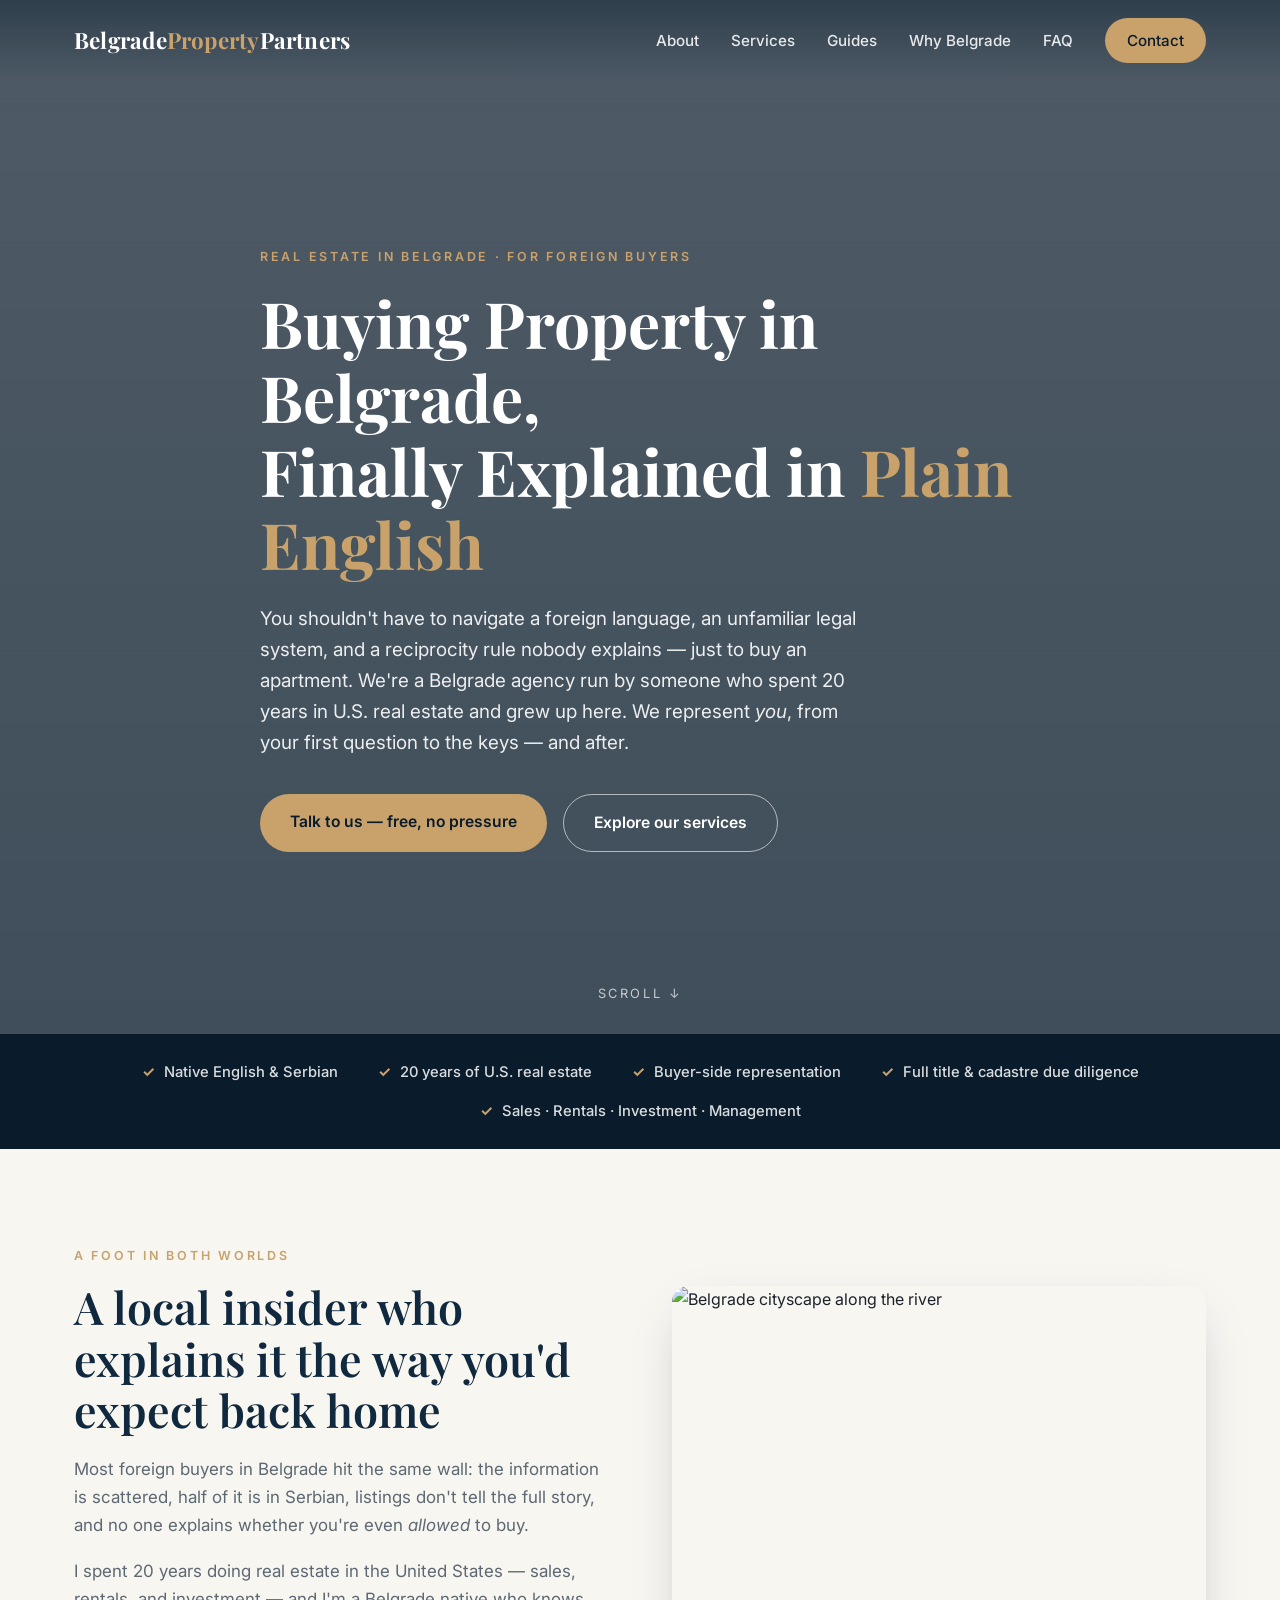
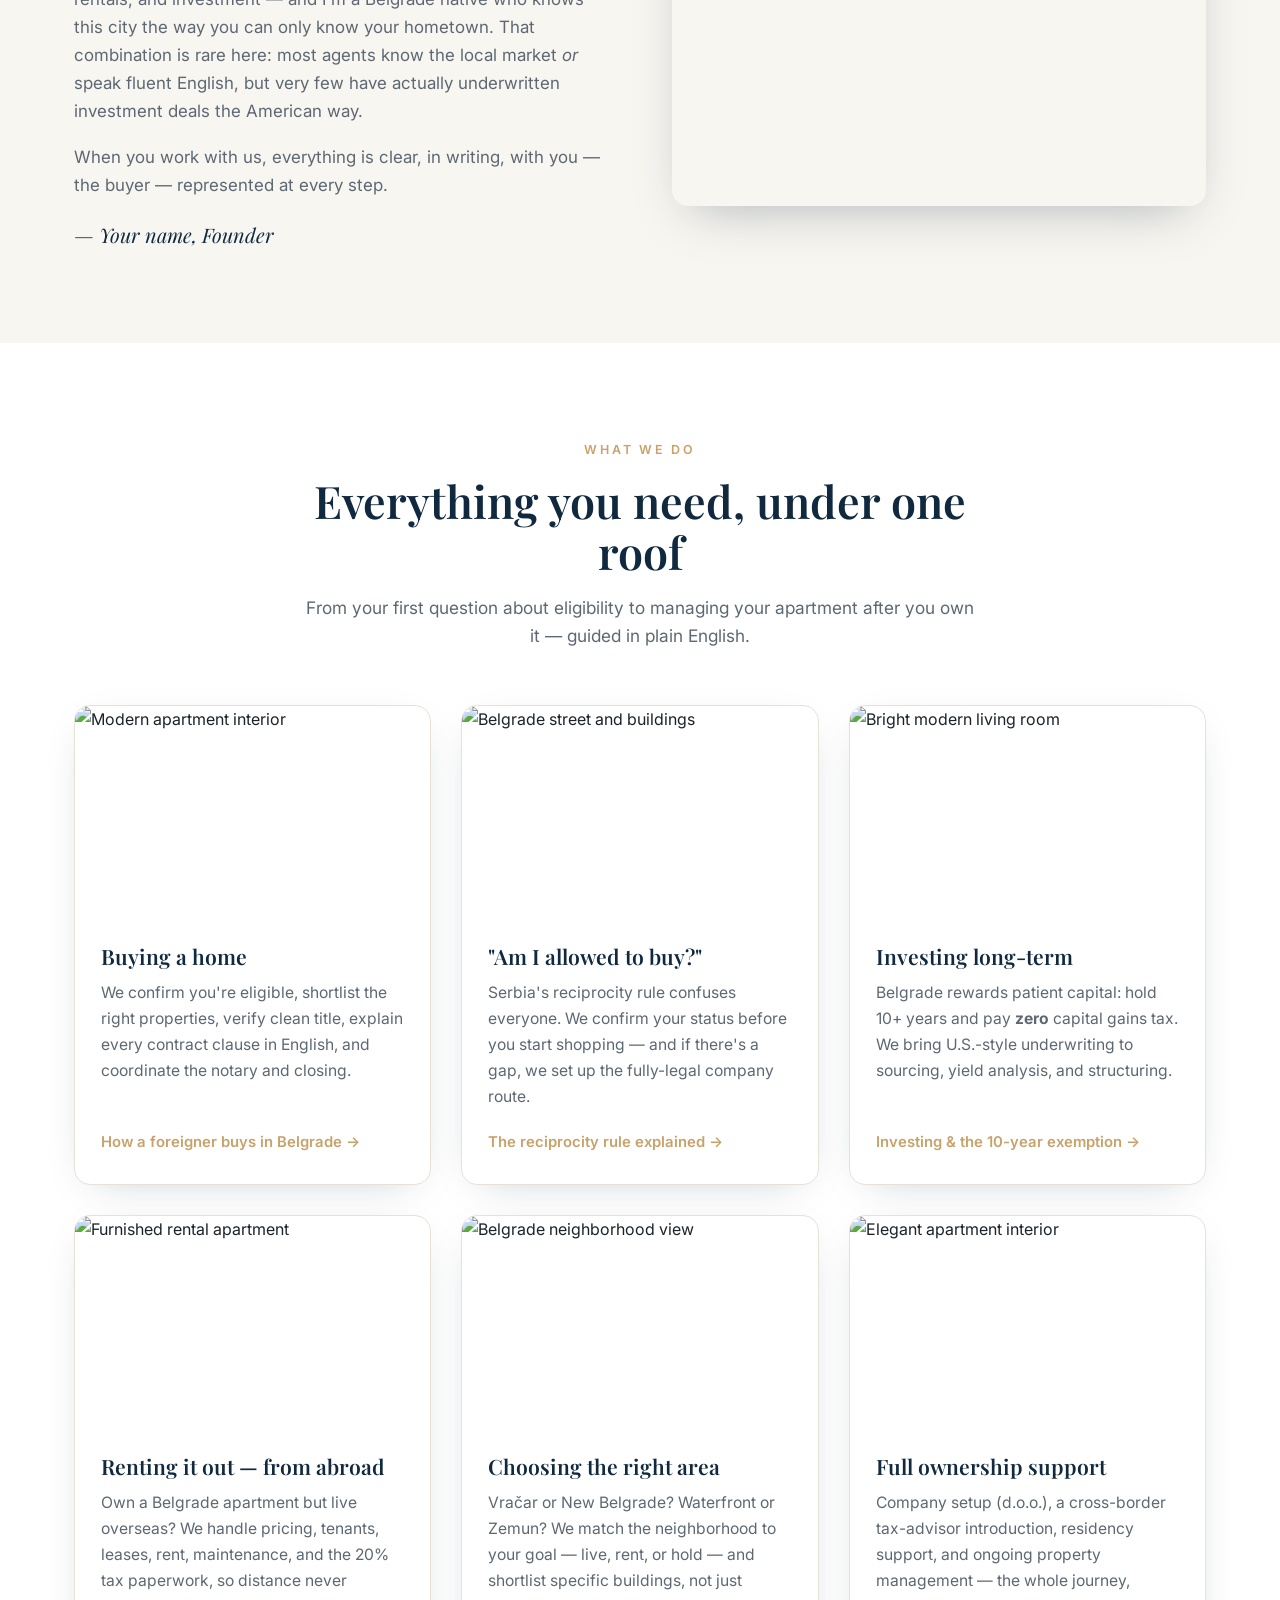
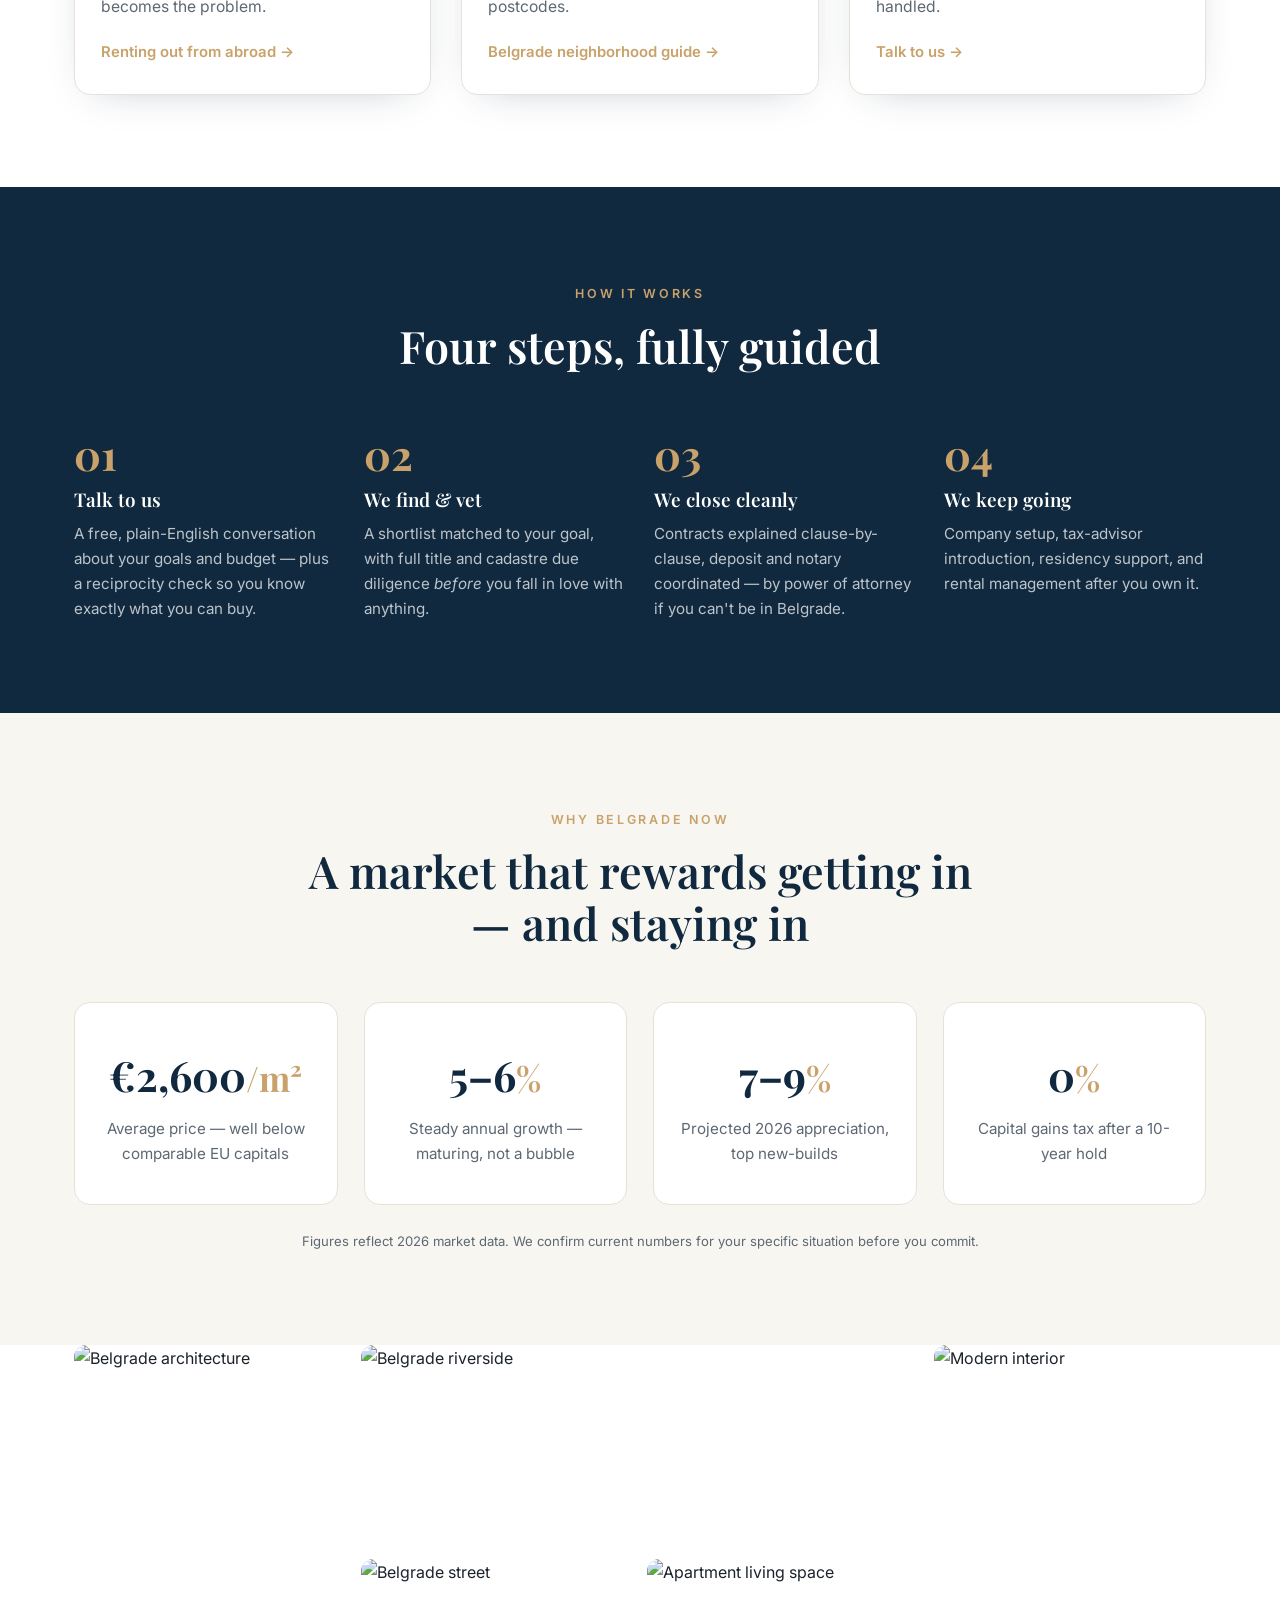
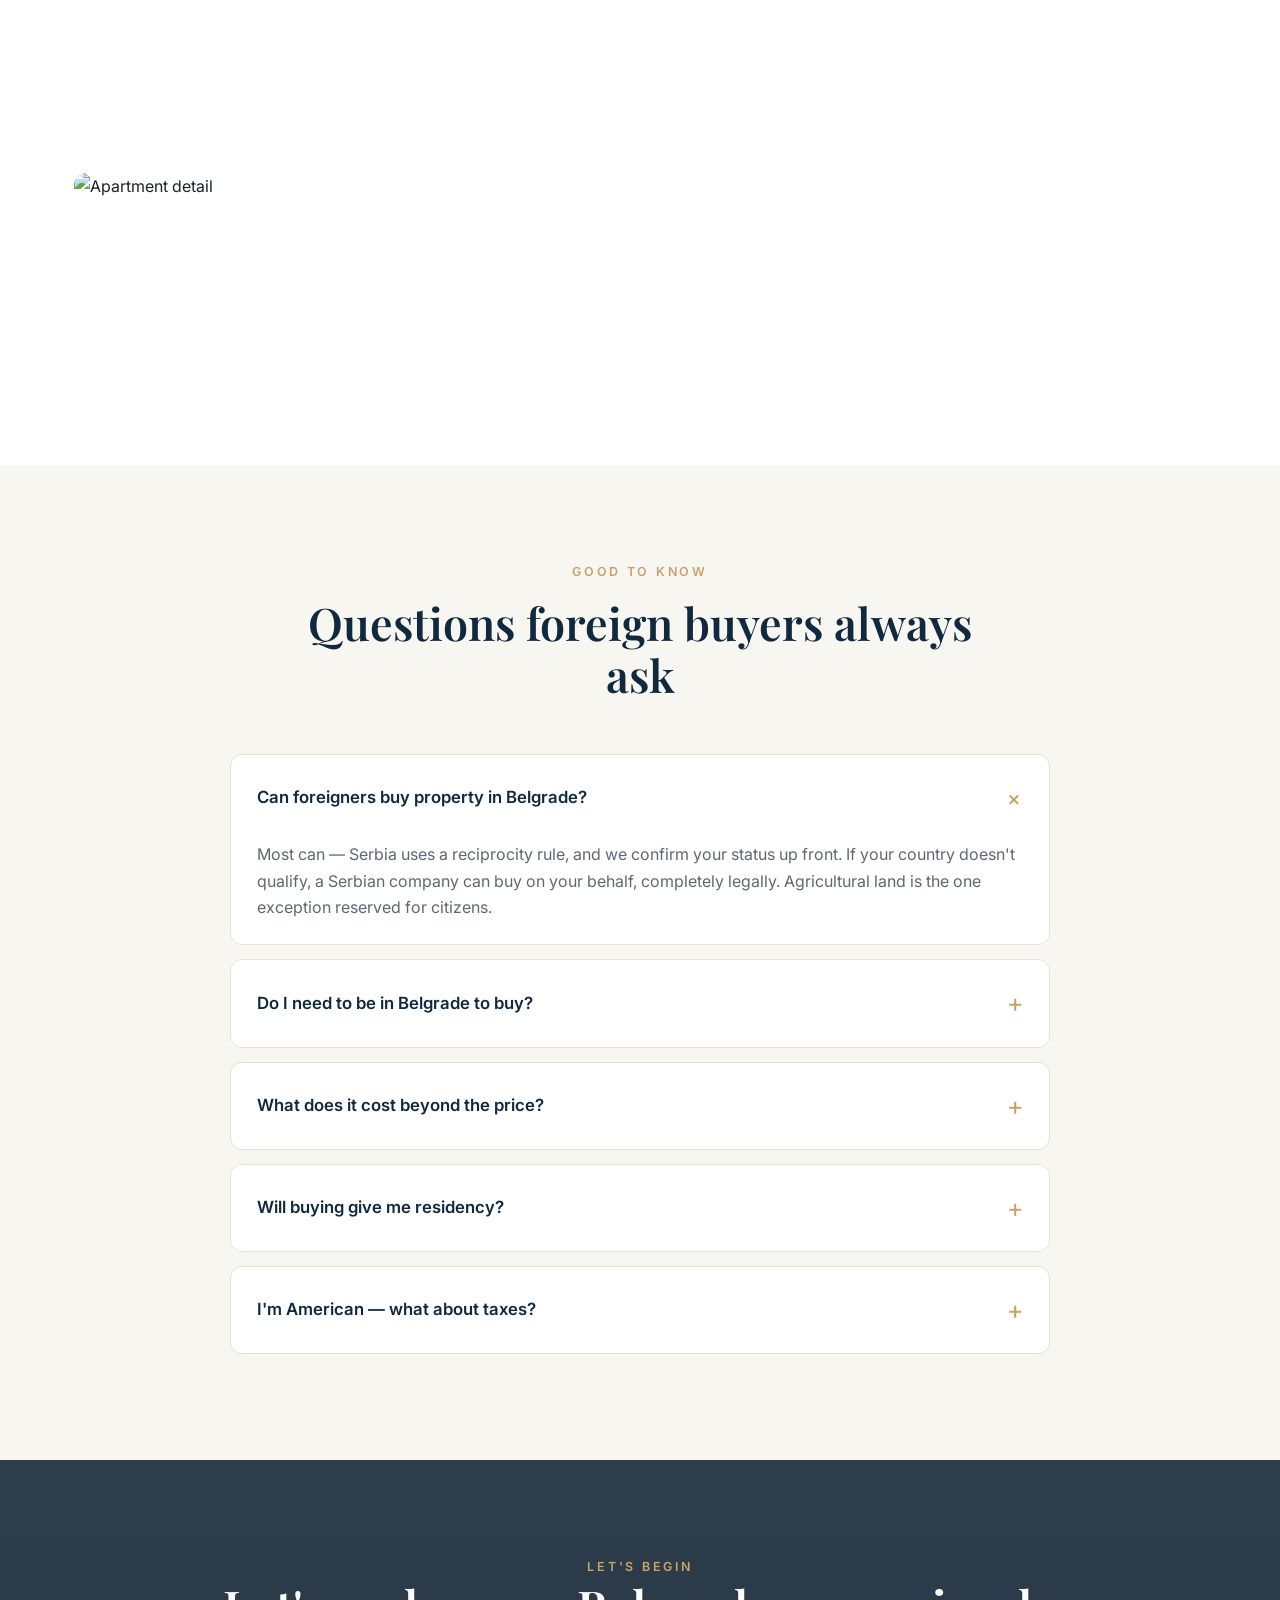
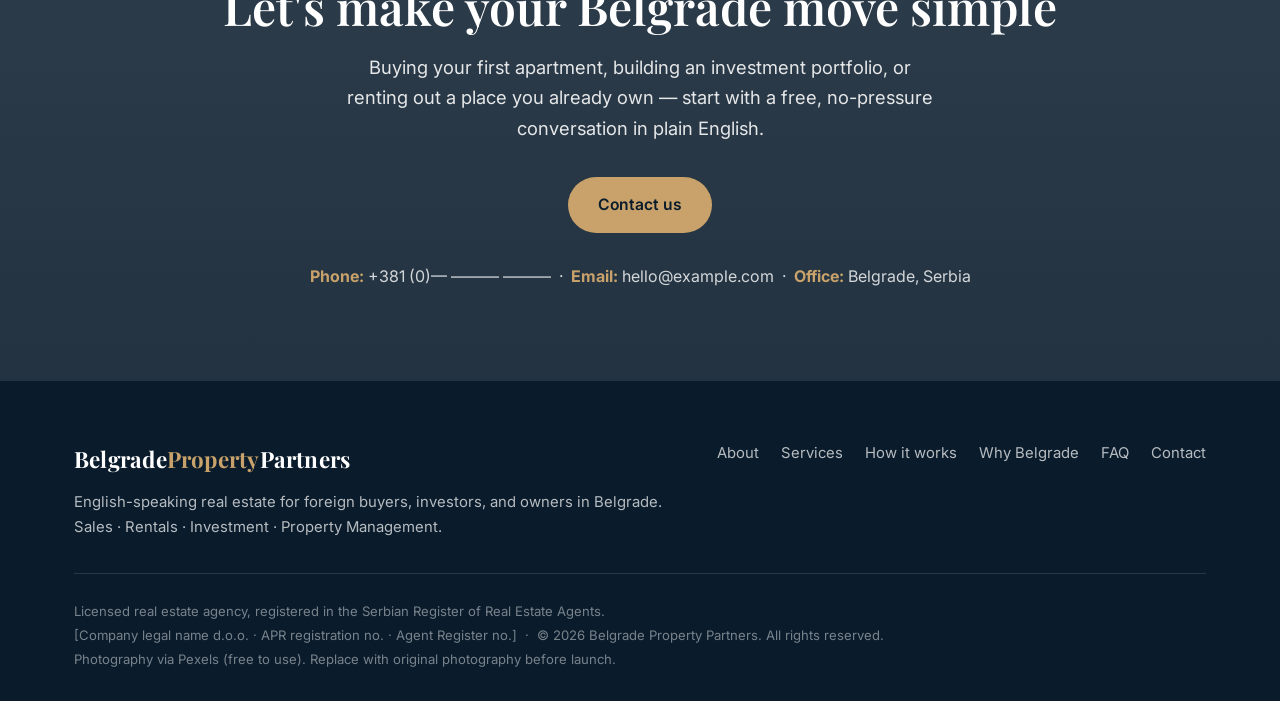
==== commit b4c02f8e: "Fix fixed-header repaint bug: drop background-attachment:fixed, add -webkit-backdrop-filter + GPU la" ====
--- a/site/index.html
+++ b/site/index.html
@@ -34,8 +34,8 @@
   section{padding:92px 0}
 
   /* NAV */
-  header{position:fixed;top:0;left:0;right:0;z-index:50;transition:.3s;padding:18px 0}
-  header.scrolled{background:rgba(10,28,44,.96);backdrop-filter:blur(8px);padding:12px 0;box-shadow:0 6px 24px -12px rgba(0,0,0,.5)}
+  header{position:fixed;top:0;left:0;right:0;z-index:50;transition:.3s;padding:18px 0;transform:translateZ(0);will-change:background-color;background:linear-gradient(180deg,rgba(10,28,44,.45),rgba(10,28,44,0))}
+  header.scrolled{background:rgba(10,28,44,.96);backdrop-filter:blur(8px);-webkit-backdrop-filter:blur(8px);padding:12px 0;box-shadow:0 6px 24px -12px rgba(0,0,0,.5)}
   .nav{display:flex;align-items:center;justify-content:space-between}
   .logo{font-family:'Playfair Display',serif;font-size:1.4rem;font-weight:700;color:#fff;letter-spacing:.01em}
   .logo span{color:var(--gold)}
@@ -49,7 +49,7 @@
   /* HERO */
   .hero{position:relative;min-height:100vh;display:flex;align-items:center;color:#fff;
     background:linear-gradient(180deg,rgba(10,28,44,.72),rgba(10,28,44,.78)),
-    url('https://images.pexels.com/photos/29263051/pexels-photo-29263051.jpeg?auto=compress&cs=tinysrgb&w=1800') center/cover fixed}
+    url('https://images.pexels.com/photos/29263051/pexels-photo-29263051.jpeg?auto=compress&cs=tinysrgb&w=1800') center/cover}
   .hero-inner{padding:150px 0 90px;max-width:760px}
   .hero h1{font-size:clamp(2.4rem,5.4vw,4rem);font-weight:700;margin:18px 0 22px}
   .hero p{font-size:1.18rem;color:rgba(255,255,255,.9);max-width:620px;margin-bottom:36px}
@@ -128,7 +128,7 @@
   /* CTA */
   .cta{position:relative;color:#fff;text-align:center;
     background:linear-gradient(rgba(10,28,44,.85),rgba(10,28,44,.9)),
-    url('https://images.pexels.com/photos/33324512/pexels-photo-33324512.jpeg?auto=compress&cs=tinysrgb&w=1800') center/cover fixed}
+    url('https://images.pexels.com/photos/33324512/pexels-photo-33324512.jpeg?auto=compress&cs=tinysrgb&w=1800') center/cover}
   .cta h2{font-size:clamp(2rem,4.5vw,3rem);margin-bottom:18px}
   .cta p{font-size:1.15rem;color:rgba(255,255,255,.88);max-width:600px;margin:0 auto 34px}
   .contact-line{margin-top:30px;color:rgba(255,255,255,.8);font-size:1rem}
